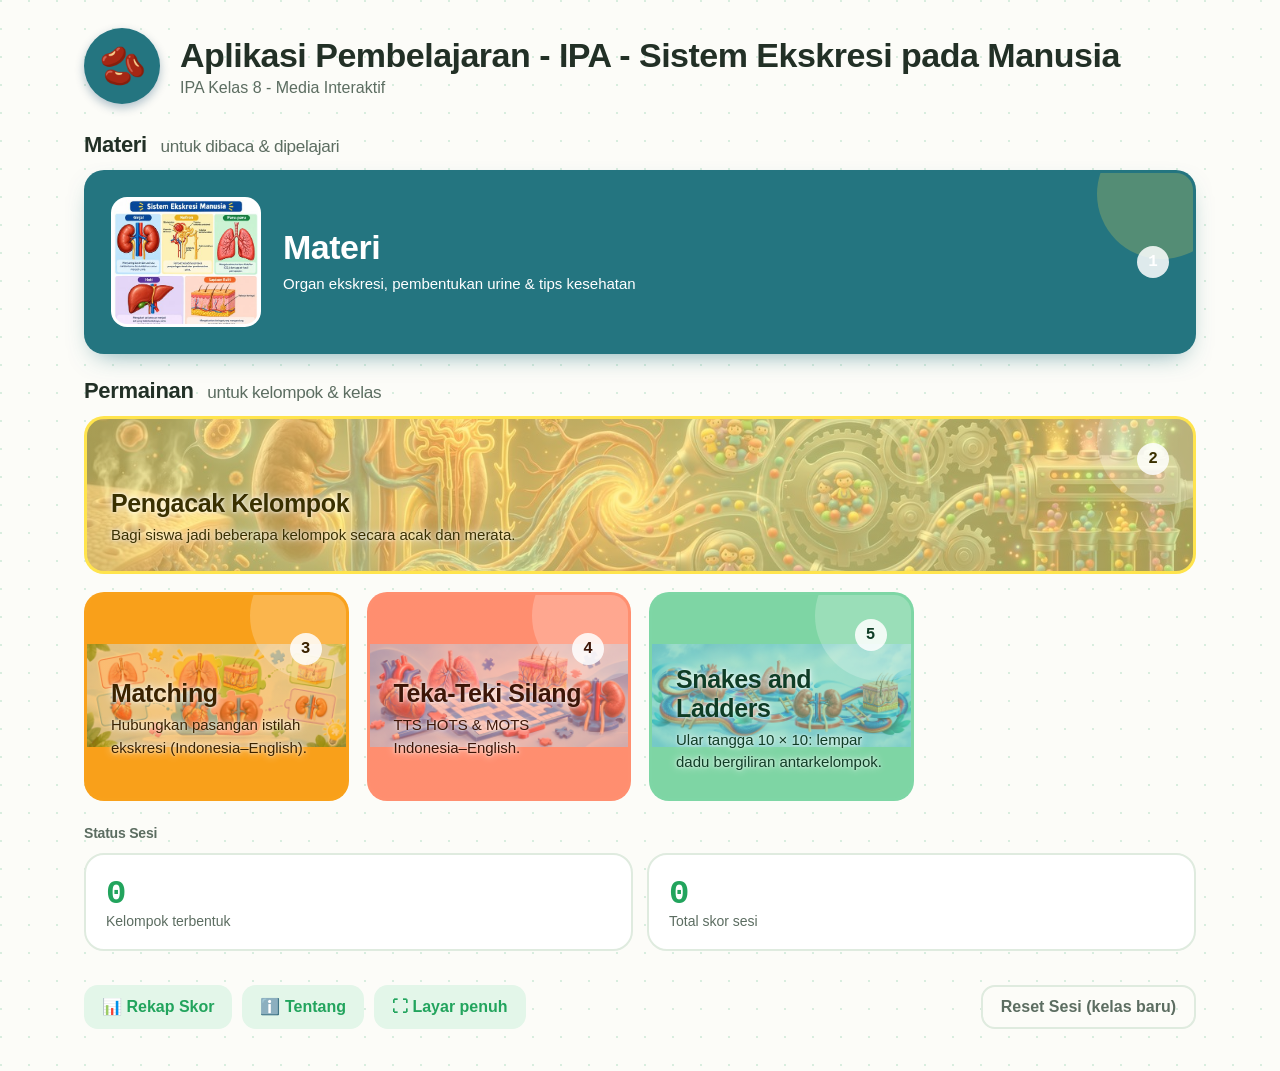
==== index.html @ 57884fd4 "Rename Aplikasi Pembelajaran - IPA - Sistem Ekskresi Manusia.html to index.html" ====
<!DOCTYPE html>
<html lang="id">
<head>
<meta charset="UTF-8">
<meta name="viewport" content="width=device-width, initial-scale=1, viewport-fit=cover">
<meta name="color-scheme" content="light dark">
<title>Aplikasi Pembelajaran - IPA - Sistem Ekskresi Manusia</title>
<style>
:root{--bg:#fcfcf8;--surface:#f2f8f0;--card:#fff;--border:#dfebdf;--text:#223026;--muted:#5c6d61;--accent:#22a45d;--accent-soft:#e3f6e9;--warn:#f0654f;--warn-soft:#fdece7;--radius:20px;--mono:Consolas,Menlo,monospace;
--bb:#247580;--bi:#fff;--bd:#ffe44d;box-sizing:border-box;padding-top:env(safe-area-inset-top,0px);padding-bottom:env(safe-area-inset-bottom,0px)}
@media(prefers-color-scheme:dark){:root:not([data-theme="light"]){--bg:#17211b;--surface:#1f2d24;--card:#25352b;--border:#355041;--text:#eaf3ec;--muted:#a9bdb0;--accent-soft:#1d4a2f;--warn-soft:#4a2a24}}
:root[data-theme="dark"]{--bg:#17211b;--surface:#1f2d24;--card:#25352b;--border:#355041;--text:#eaf3ec;--muted:#a9bdb0;--accent-soft:#1d4a2f;--warn-soft:#4a2a24}
*{box-sizing:border-box}html{scroll-padding-top:env(safe-area-inset-top,0px)}
body{margin:0;background:var(--bg);background-image:radial-gradient(circle at 1px 1px,rgba(34,164,93,.16) 1px,transparent 0);background-size:28px 28px;color:var(--text);font-family:-apple-system,"Segoe UI",Roboto,Arial,sans-serif;-webkit-tap-highlight-color:transparent}
h1,h2,h3{margin:0;letter-spacing:-.015em}
.shell{max-width:1100px;margin:0 auto;padding:clamp(14px,2.4vw,28px) clamp(16px,4vw,44px) 40px}
.hero{display:flex;align-items:center;gap:20px;margin-bottom:28px}
.logo{flex:none;width:76px;height:76px;border-radius:50%;background:#247580;display:flex;align-items:center;justify-content:center;font-size:38px;box-shadow:0 4px 10px rgba(0,60,100,.3)}
.hero h1{font-size:clamp(22px,3.2vw,34px)}.sub{color:var(--muted);margin-top:4px}
.sec{font-size:clamp(18px,1.8vw,22px);margin:24px 0 12px}.sec small{font-weight:500;color:var(--muted);font-size:.78em;margin-left:8px}
.menu{display:grid;grid-template-columns:repeat(auto-fit,minmax(250px,1fr));gap:18px}
.panel{position:relative;display:block;text-align:left;width:100%;font:inherit;cursor:pointer;border-radius:var(--radius);padding:24px;overflow:hidden;border:3px solid transparent;color:var(--ink);background:var(--bgp);transition:transform .08s}
.panel:active{transform:scale(.98)}.panel:focus-visible,.btn:focus-visible,.opt:focus-visible{outline:3px solid var(--text);outline-offset:3px}
.panel::after{content:"";position:absolute;right:-34px;top:-44px;width:130px;height:130px;background:var(--dot);border-radius:50%;opacity:.22}
.top{position:relative;z-index:1;display:flex;justify-content:space-between;align-items:center;margin-bottom:14px}
.ic{width:46px;height:46px;border-radius:14px;background:rgba(255,255,255,.85);display:flex;align-items:center;justify-content:center;font-size:24px}
.bs{width:32px;height:32px;border-radius:50%;background:rgba(255,255,255,.85);color:var(--ink);font-family:var(--mono);font-weight:700;display:flex;align-items:center;justify-content:center}
.panel h2{position:relative;z-index:1;font-size:clamp(19px,2vw,25px);margin-bottom:6px}.panel p{position:relative;z-index:1;margin:0;font-size:15px;line-height:1.5}
.p-materi{--bgp:#247580;--ink:#fff;--dot:#ffe44d;display:flex;align-items:center;gap:22px;box-shadow:0 10px 26px -12px rgba(36,117,128,.7)}
.p-materi .top{margin:0}.p-materi .ic{width:64px;height:64px;font-size:32px;color:#1a5c63}.p-materi h2{font-size:clamp(24px,2.8vw,34px)}
.p-k{--bgp:#ffe44d;--ink:#3a3000;--dot:#fff}.p-o{--bgp:#f9a11b;--ink:#3b2300;--dot:#fff}.p-c{--bgp:#ff8f70;--ink:#3d1608;--dot:#fff}
.banner{position:relative;overflow:hidden;background:var(--bb);color:var(--bi);border-radius:var(--radius);padding:22px 26px;margin-bottom:22px}
.banner::after{content:"";position:absolute;right:-30px;top:-50px;width:150px;height:150px;border-radius:50%;background:var(--bd);opacity:.3}
.banner h1{font-size:clamp(22px,3vw,32px);position:relative;z-index:1}.banner p{margin:6px 0 0;position:relative;z-index:1;opacity:.92}
.btn{font:inherit;font-weight:600;border:0;border-radius:14px;padding:11px 18px;background:var(--accent);color:#fff;cursor:pointer}
.btn:active{transform:scale(.97)}.btn.ghost{background:transparent;color:var(--muted);border:2px solid var(--border)}.btn.alt{background:var(--accent-soft);color:var(--accent)}
.back{display:inline-flex;align-items:center;gap:6px;margin-bottom:14px;color:var(--muted);background:none;border:0;font:inherit;font-weight:600;cursor:pointer;padding:6px 0}
.card{background:var(--card);border:2px solid var(--border);border-radius:var(--radius);padding:20px}
.grid{display:grid;grid-template-columns:repeat(auto-fit,minmax(220px,1fr));gap:14px}
.tabs{display:flex;gap:8px;flex-wrap:wrap;margin-bottom:16px}
.tab{font:inherit;font-weight:600;border:2px solid var(--border);background:var(--card);color:var(--text);padding:9px 16px;border-radius:999px;cursor:pointer}
.tab[aria-selected=true]{background:#247580;border-color:#247580;color:#fff}
.opt{font:inherit;text-align:left;cursor:pointer;color:var(--text);background:var(--card);border:2px solid var(--border);border-radius:16px;padding:16px;transition:.12s}
.opt:hover{border-color:var(--accent)}.opt.on{border-color:#247580;background:var(--accent-soft)}
.det{margin-top:14px;padding:18px;border-radius:16px;background:var(--surface);border-left:6px solid #247580;line-height:1.65}
.det ul{margin:8px 0 0;padding-left:20px}
.chip{display:inline-block;background:var(--accent-soft);color:var(--accent);border-radius:999px;padding:2px 10px;font-size:13px;font-weight:700;margin:2px 4px 2px 0}
.steps{display:flex;gap:10px;flex-wrap:wrap;align-items:stretch}
.stepbtn{flex:1;min-width:150px}
.score{display:flex;gap:12px;flex-wrap:wrap;margin-bottom:14px}
.pill{background:var(--card);border:2px solid var(--border);border-radius:14px;padding:8px 14px;font-weight:700}.pill b{font-family:var(--mono);color:var(--accent)}
.bins{display:grid;grid-template-columns:repeat(auto-fit,minmax(220px,1fr));gap:14px;margin-bottom:16px}
.bin{min-height:150px;border:3px dashed var(--border);border-radius:var(--radius);padding:12px;background:var(--surface);cursor:pointer}
.bin.hot{border-color:#f9a11b;background:#fff3dc;color:#3b2300}.bin h3{font-size:17px;margin-bottom:8px}
.pool{display:flex;flex-wrap:wrap;gap:10px;padding:14px;border-radius:var(--radius);background:#fff3dc;border:2px solid #f2b14d;min-height:70px}
.tok{font:inherit;font-size:15px;font-weight:600;cursor:grab;padding:10px 14px;border-radius:12px;background:#fff;color:#3b2300;border:2px solid #f2b14d;user-select:none}
.tok.sel{background:#f9a11b;border-color:#b86e00}.tok.ok{background:var(--accent-soft);color:var(--accent);border-color:var(--accent);cursor:default;font-size:14px;margin:3px 3px 0 0;display:inline-block;padding:6px 10px}
.shake{animation:sh .35s}@keyframes sh{25%{transform:translateX(-6px)}75%{transform:translateX(6px)}}
.pairs{display:grid;grid-template-columns:1fr 1fr;gap:14px}@media(max-width:560px){.pairs{grid-template-columns:1fr}}
.pairs .opt{padding:12px 14px;font-size:15px}.opt.done{background:var(--accent-soft);border-color:var(--accent);color:var(--accent);cursor:default}.opt.bad{background:var(--warn-soft);border-color:var(--warn)}
.field{display:flex;gap:12px;flex-wrap:wrap;align-items:end;margin-bottom:16px}.field label{display:block;font-weight:600;font-size:14px;margin-bottom:4px}
.field input{font:inherit;padding:10px 12px;border-radius:12px;border:2px solid var(--border);width:130px;background:var(--card);color:var(--text)}
.kel{border-radius:16px;padding:14px;border:3px solid var(--c);background:var(--card)}.kel h3{color:var(--c);margin-bottom:6px}
.fin{text-align:center;padding:26px}.fin .big{font-size:48px}
footer{margin-top:34px;display:flex;justify-content:space-between;gap:12px;flex-wrap:wrap}
.stat{display:grid;grid-template-columns:repeat(auto-fit,minmax(150px,1fr));gap:14px}.stat .num{font-family:var(--mono);font-size:34px;font-weight:700;color:var(--accent)}.stat .l{color:var(--muted);font-size:14px}
.dt{width:12px;height:12px;border-radius:50%;background:var(--c);flex:none;display:inline-block}
.skorstrip{display:grid;grid-template-columns:repeat(var(--n),minmax(0,1fr));gap:10px;margin-bottom:14px}
.skk{background:var(--card);border:3px solid var(--border);border-radius:16px;padding:10px;text-align:center;min-width:0}
.skk.aktif{border-color:var(--c);background:var(--accent-soft)}
.skk .nm{display:flex;gap:6px;align-items:center;justify-content:center;font-weight:700;font-size:clamp(11px,1.4vw,15px);white-space:nowrap;overflow:hidden}
.skk .nl{font-family:var(--mono);font-weight:700;font-size:clamp(20px,3.4vw,40px);color:var(--c)}
.prog{display:flex;flex-wrap:wrap;gap:8px;margin-bottom:14px}
.pd{min-width:40px;height:40px;border-radius:12px;border:2px solid var(--border);display:flex;align-items:center;justify-content:center;font-family:var(--mono);font-weight:700;background:var(--card);color:var(--muted)}
.pd.sel{opacity:.5}.pd.akn{background:var(--accent-soft);color:var(--accent);border-color:transparent}.pd.akt{background:var(--accent);color:#fff;border-color:var(--accent)}
.tpet{display:inline-block;margin-bottom:10px;padding:8px 16px;border-radius:999px;background:#fff3dc;color:#b86e00;font-weight:700}
.tpet.attn{animation:sh .35s;background:var(--warn-soft);color:#d6472f}.timrow.attn{animation:sh .35s}
.timrow{display:flex;flex-wrap:wrap;gap:10px;margin-bottom:12px}
.timchip{font:inherit;font-weight:700;display:flex;align-items:center;gap:8px;padding:12px 16px;border-radius:14px;border:2px solid var(--border);background:var(--card);color:var(--text);cursor:pointer;min-height:52px}
.timchip.aktif{border-color:var(--c);background:var(--accent-soft)}.timchip.exc{opacity:.45;cursor:not-allowed}
.soalcard{position:relative;text-align:center;padding:clamp(20px,4vh,44px) clamp(18px,4vw,44px);border:3px dashed #f2b14d;background:#fff3dc;color:#3b2300;border-radius:var(--radius);margin-bottom:12px;transition:.12s}
.soalcard.zona{border-color:var(--accent);border-style:solid;background:#e3f6e9;transform:scale(1.015)}
.soallbl{color:#b86e00;font-weight:700;font-size:13px;text-transform:uppercase;letter-spacing:.08em;margin-bottom:10px}
.soalteks{font-size:clamp(18px,2.2vw,28px);font-weight:600;line-height:1.5}
.akhiri{position:absolute;top:10px;right:10px;font:inherit;font-weight:700;font-size:13px;min-height:40px;padding:0 14px;border-radius:999px;border:2px dashed var(--warn);background:transparent;color:#d6472f;cursor:pointer}
.akhiri.yakin{background:var(--warn);color:#fff;border-style:solid}
.hint{text-align:center;color:var(--muted);font-size:14px;margin-bottom:12px}
.jgrid{display:grid;grid-template-columns:repeat(auto-fit,minmax(140px,1fr));gap:14px}
.chipj{border:2px solid #b4dcc1;border-radius:var(--radius);background:#e9f7ee;color:#223026;padding:clamp(14px,2.4vh,26px) 12px;text-align:center;cursor:grab;touch-action:none;user-select:none}
.chipj .iw{width:48px;height:48px;margin:0 auto 8px;border-radius:14px;background:#fff;display:flex;align-items:center;justify-content:center;font-size:26px}
.chipj .lb{font-weight:700;font-size:clamp(16px,1.6vw,20px)}
.chipj.ghost{position:fixed;z-index:60;width:150px;pointer-events:none;transform:translate(-50%,-50%) rotate(-3deg);box-shadow:0 12px 28px rgba(0,0,0,.3)}
.ovl{position:fixed;inset:0;z-index:50;background:rgba(0,0,0,.5);display:flex;align-items:center;justify-content:center;padding:16px;overflow:auto}
.fbx{max-width:560px;width:100%;text-align:center}.fbi{font-size:52px}
.rank{display:flex;align-items:center;gap:10px;padding:12px 6px;border-bottom:1px solid var(--border);font-size:18px}.nl2{font-family:var(--mono);color:var(--c);font-size:24px}
.gtop2{display:flex;align-items:center;gap:10px;flex-wrap:wrap;margin-bottom:6px}.gstat{display:flex;gap:8px;flex:1}
.gstat span{background:var(--card);border:2px solid var(--border);border-radius:999px;padding:4px 14px;font-weight:800;font-family:var(--mono)}
.gmsg{min-height:38px;margin:6px 0;font-size:13px;font-weight:700;line-height:1.3;color:var(--muted)}
.gwrap{position:relative}
#gboard{position:relative;display:grid;gap:5px;background:var(--surface);border:2px solid var(--border);border-radius:16px}
.gc{position:relative;min-width:0;min-height:0}
.gcard{width:100%;height:100%;min-height:0;padding:3px 5px;border-radius:12px;border:2px solid var(--border);background:var(--card);color:var(--text);font:inherit;font-size:clamp(9.5px,1.5vw,12.5px);line-height:1.2;font-weight:600;cursor:pointer;display:flex;align-items:center;justify-content:center;text-align:center;overflow:hidden;overflow-wrap:anywhere;transition:transform .12s,box-shadow .12s}
.gcard.t{font-size:clamp(10px,1.8vw,16px);font-weight:900;border-color:#f9a11b;background:#fff3dc;color:#3b2300}
.gcard:hover{transform:translateY(-2px)}.gcard.sel{border-color:#f9a11b;box-shadow:0 0 0 3px rgba(249,161,27,.5);transform:scale(1.05);z-index:2}
.gcard.bad{animation:sh .4s;border-color:var(--warn)}.gcard.gone{animation:gone .35s forwards}.gcard.boom{animation:boom .35s ease-out}
#gsvg{position:absolute;inset:0;width:100%;height:100%;pointer-events:none;z-index:5}
#gwin{position:absolute;inset:0;z-index:20;display:flex;align-items:center;justify-content:center;background:rgba(10,20,15,.6);border-radius:16px}#gwin[hidden]{display:none}
.gwbox{background:var(--card);border:3px solid #f9a11b;border-radius:20px;padding:20px 30px;text-align:center}.gwbox h2{margin:4px 0}.gwbox p{margin:0 0 12px}
@keyframes gdraw{to{stroke-dashoffset:0}}@keyframes gone{to{transform:scale(.3);opacity:0}}@keyframes boom{50%{transform:scale(1.15);box-shadow:0 0 0 8px rgba(249,161,27,.5)}}
.gcard.en{position:relative}.gcard.en::after{content:"EN";position:absolute;top:2px;right:4px;font-size:8px;font-weight:800;color:#2563eb}
.fw{position:absolute;z-index:7;width:8px;height:8px;margin:-4px;border-radius:50%;background:var(--fc);box-shadow:0 0 6px var(--fc);pointer-events:none;animation:fw .95s cubic-bezier(.1,.7,.3,1) forwards}
.fwr{position:absolute;z-index:7;width:10px;height:10px;margin:-5px;border-radius:50%;border:3px solid #ffd400;pointer-events:none;animation:fwr .6s ease-out forwards}
@keyframes fw{0%{transform:translate(0,0) scale(1.2);opacity:1}100%{transform:translate(var(--dx),var(--dy)) scale(.2);opacity:0}}@keyframes fwr{to{transform:scale(7);opacity:0}}
.tg{display:grid;gap:2px;width:max-content;margin:auto;--cs:clamp(27px,4.4vw,38px)}.tc{position:relative;width:var(--cs);height:var(--cs)}
.tc input{width:100%;height:100%;border:2px solid var(--border);border-radius:6px;text-align:center;font:inherit;font-weight:800;font-size:calc(var(--cs)*.5);text-transform:uppercase;background:var(--card);color:var(--text);padding:0;caret-color:transparent}
.tc.hi input{background:#fff3dc;color:#3b2300;border-color:#f2b14d}.tc input:focus{border-color:#ff6b3d;box-shadow:0 0 0 3px rgba(255,107,61,.45);background:#ffe0d4;color:#3b2300;outline:0}
.tc.ok input{background:var(--accent-soft);border-color:var(--accent);color:var(--accent)}.tc.bad input{background:var(--warn-soft);border-color:var(--warn);color:#d6472f}
.tc i{position:absolute;top:1px;left:3px;font-size:9px;font-style:normal;font-weight:700;color:var(--muted);pointer-events:none;z-index:1}
.twrap{overflow-x:auto;padding:10px;background:var(--surface);border:2px solid var(--border);border-radius:16px;margin:12px 0}
.tcols{display:grid;grid-template-columns:repeat(auto-fit,minmax(300px,1fr));gap:14px}
.clq{display:block;width:100%;text-align:left;font:inherit;font-size:14px;line-height:1.5;padding:8px 10px;border-radius:10px;border:2px solid transparent;background:var(--card);color:var(--text);cursor:pointer;margin-bottom:6px}.clq.on{border-color:#ff8f70;background:var(--warn-soft)}
.lg{font-size:11px;font-weight:800;border-radius:6px;padding:1px 6px;margin-right:6px}.lg.en{background:#dbeafe;color:#1d4ed8}.lg.id{background:#fee2e2;color:#b91c1c}
.clq.done{opacity:.5;text-decoration:line-through}.tc input:read-only{cursor:default}
.lg.hots{background:#ede9fe;color:#6d28d9}.lg.mots{background:#dcfce7;color:#15803d}
#mbtn{position:fixed;right:14px;bottom:calc(14px + env(safe-area-inset-bottom,0px));z-index:40;font:inherit;font-weight:700;padding:10px 16px;border-radius:999px;border:2px solid var(--border);background:var(--card);color:var(--text);box-shadow:0 4px 14px rgba(0,0,0,.2);cursor:pointer}
.ic.img{width:clamp(96px,16vw,150px);height:clamp(84px,14vw,130px);padding:0;overflow:hidden;background:#fff;border:3px solid rgba(255,255,255,.9);border-radius:16px}.p-materi .ic.img{width:clamp(96px,16vw,150px);height:clamp(84px,14vw,130px)}.ic.img img{width:100%;height:100%;object-fit:cover;object-position:top;display:block}
.orgimg{padding:10px;text-align:center}.orgimg img{width:clamp(72px,9vw,96px);height:auto;border-radius:16px;display:block;margin:0 auto 8px}.og4{grid-template-columns:repeat(auto-fit,minmax(150px,1fr))}.orgimg b{display:block;font-size:18px}.orgimg small{color:var(--muted)}
.og{display:grid;grid-template-columns:minmax(220px,380px) 1fr;gap:20px;align-items:start}.ogimg{width:100%;border-radius:20px;border:3px solid var(--border);display:block}@media(max-width:700px){.og{grid-template-columns:1fr}}
.og.ogw{grid-template-columns:1fr}.zm{position:fixed;inset:0;z-index:70;background:rgba(0,0,0,.88);overflow:auto;display:flex;padding:10px;cursor:zoom-out}.zm img{width:max(100%,900px);height:auto;margin:auto;border-radius:12px;display:block}
.gcard.shf{animation:gshf .4s ease-out}@keyframes gshf{from{transform:scale(.6);opacity:.2}to{transform:none;opacity:1}}
.p-u{--bgp:#7ed6a5;--ink:#0f3d26;--dot:#fff}
.sl{display:grid;grid-template-columns:minmax(0,660px) 1fr;gap:18px;align-items:start}@media(max-width:820px){.sl{grid-template-columns:1fr}.sside{order:-1}}
.sb{position:relative;width:100%;aspect-ratio:100/110;user-select:none}
.sgrid{position:absolute;left:0;top:0;width:100%;height:90.909%;display:grid;grid-template-columns:repeat(10,minmax(0,1fr));grid-template-rows:repeat(10,minmax(0,1fr));gap:0;border-radius:10px;overflow:hidden;box-sizing:border-box}.sgrid::after{content:"";position:absolute;inset:0;border:3px solid #2e7d57;border-radius:10px;pointer-events:none;z-index:2}
.sc{position:relative;color:#244032;min-width:0;min-height:0;overflow:hidden;box-sizing:border-box}.sc.a{background:#fff6d6}.sc.b{background:#d4f0df}.sc.fin{background:#ffe27a;font-weight:800}
.sc span{position:absolute;top:2px;left:3px;font-size:clamp(8px,1.5vw,12px);font-weight:700;opacity:.8}
.sb svg{position:absolute;inset:0;width:100%;height:100%;pointer-events:none;z-index:3}
.pw{position:absolute;z-index:5;width:4.6%;aspect-ratio:1;transform:translate(-50%,-50%);border-radius:50%;background:var(--c);color:#fff;border:2px solid #fff;font-weight:800;display:flex;align-items:center;justify-content:center;font-size:clamp(8px,1.5vw,12px);box-shadow:0 2px 5px rgba(0,0,0,.45);transition:left .26s,top .26s;left:6%;top:95%}
.pw.slide{transition:left .85s ease-in-out,top .85s ease-in-out}.pw.cur{outline:3px solid #ffe44d;z-index:6}
.die{width:76px;height:76px;margin:0 auto 12px;border-radius:16px;background:#fff;border:3px solid #cfd8d3;display:grid;grid-template:repeat(3,1fr)/repeat(3,1fr);padding:10px;gap:2px;box-shadow:0 4px 10px rgba(0,0,0,.2)}.die i{border-radius:50%}.die i.on{background:#222}.die.rolling{animation:sh .35s infinite}
.lg.lots{background:#e0f2fe;color:#0369a1}.qo{display:block;width:100%}.qo:disabled{cursor:default}
.sl2{max-width:660px;margin:0 auto}.sside{margin-top:10px}
#dl{position:absolute;inset:0;pointer-events:none;z-index:8}
.dv{position:absolute;left:50%;top:45.4%;transform:translate(-50%,-50%);perspective:700px}
.dsh{position:absolute;left:8%;right:8%;bottom:-14%;height:16%;border-radius:50%;background:radial-gradient(ellipse at center,rgba(0,0,0,.35),transparent 70%)}
.dtilt{width:100%;height:100%;transform-style:preserve-3d;transform:rotateX(-14deg) rotateY(16deg)}
.cube{width:100%;height:100%;position:relative;transform-style:preserve-3d}
.cf{position:absolute;inset:0;background:#fff;border:2px solid #c9d3cd;border-radius:14%;display:grid;grid-template:repeat(3,1fr)/repeat(3,1fr);padding:14%;gap:2%;box-shadow:inset 0 0 10px rgba(0,0,0,.12);backface-visibility:hidden}
.cf i{border-radius:50%}.cf i.on{background:#1d1d1d}
.f1{transform:translateZ(var(--h))}.f6{transform:rotateY(180deg) translateZ(var(--h))}.f3{transform:rotateY(90deg) translateZ(var(--h))}.f4{transform:rotateY(-90deg) translateZ(var(--h))}.f2{transform:rotateX(90deg) translateZ(var(--h))}.f5{transform:rotateX(-90deg) translateZ(var(--h))}
/* ===== Responsif: smartphone, laptop, smartboard ===== */
html{-webkit-text-size-adjust:100%}
button,.gcard,.tc input,.timchip,.opt,.panel{touch-action:manipulation}
.tc input{font-size:max(16px,calc(var(--cs)*.5))}
@media(hover:none){.gcard:hover{transform:none}.opt:hover{border-color:var(--border)}.opt.on:hover{border-color:#247580}}
@media(pointer:coarse){.btn,.tab,.timchip,.back,.akhiri,.opt,.clq{min-height:48px}.back{padding:10px 4px}.akhiri{min-height:44px}}
@media(max-width:640px){.skorstrip{grid-template-columns:none!important;grid-auto-flow:column;grid-auto-columns:minmax(84px,1fr);overflow-x:auto;padding-bottom:4px}
.hero{gap:12px}.logo{width:58px;height:58px;font-size:28px}.banner{padding:16px 18px}.panel{padding:18px}.card{padding:16px}}
@media(max-width:520px){.p-materi{flex-direction:column;align-items:flex-start;gap:12px}.p-materi .bs{position:absolute!important;right:16px;top:16px}}
@media(max-height:480px) and (orientation:landscape){.shell{padding-top:8px;padding-bottom:20px}.hero{margin-bottom:12px}.logo{width:48px;height:48px;font-size:24px}.banner{padding:10px 16px;margin-bottom:12px}.banner h1{font-size:20px}.sec{margin:14px 0 8px}}
@media(min-width:1200px){.shell{max-width:1200px}}
@media(min-width:1500px){.shell{zoom:1.15}}
@media(min-width:1800px){.shell{zoom:1.4}#mbtn{font-size:20px;padding:14px 22px}}
@media(min-width:2400px){.shell{zoom:1.9}#mbtn{font-size:28px;padding:18px 30px}}
@media(min-width:3200px){.shell{zoom:2.5}#mbtn{font-size:36px;padding:22px 38px}}
@media(min-width:3400px){.shell{zoom:2.8}#mbtn{font-size:40px;padding:24px 42px}}
@media(min-width:3700px){.shell{zoom:3}#mbtn{font-size:44px;padding:26px 46px;right:28px;bottom:28px}}
@media print{#mbtn{display:none}}
.slw{display:flex;gap:20px;align-items:flex-start;justify-content:center;flex-wrap:wrap}
.slw .sl2{flex:1 1 360px;max-width:660px;min-width:0;margin:0}
.qcol{flex:1 1 300px;max-width:420px;min-width:260px}
.qp{background:var(--card);border:3px solid #2e9d6a;border-radius:18px;padding:12px 14px;box-shadow:0 8px 24px rgba(0,0,0,.18);margin-bottom:10px}
.qp[hidden]{display:none}
@media(min-width:900px){.qp{position:sticky;top:10px}}
@media(max-width:899px){.qp{position:fixed;left:8px;right:8px;bottom:calc(8px + env(safe-area-inset-bottom,0px));z-index:60;max-height:52vh;overflow:auto;margin:0}}
#mbtn{width:48px;height:48px;padding:0;font-size:22px;display:flex;align-items:center;justify-content:center;border-radius:50%}
@media(min-width:1800px){#mbtn{width:64px;height:64px;font-size:30px;padding:0}}
@media(min-width:2400px){#mbtn{width:88px;height:88px;font-size:42px;padding:0}}
@media(min-width:3200px){#mbtn{width:108px;height:108px;font-size:52px;padding:0}}
@media(min-width:3400px){#mbtn{width:120px;height:120px;font-size:58px;padding:0}}
@media(min-width:3700px){#mbtn{width:132px;height:132px;font-size:64px;padding:0}}
.qcol{flex:1 1 100%;max-width:660px;min-width:0}
.bub{position:absolute;z-index:9;color:#232323;text-align:left}
.bbox{background:linear-gradient(135deg,#f8f6f2,#dcd8d1);border:3px solid #b7b7b7;border-radius:3px;box-shadow:inset 0 0 0 2px #ececec,0 8px 22px rgba(0,0,0,.38);padding:7px 9px;font-size:12.5px;line-height:1.35}
.tl{position:absolute;width:22px;height:22px;background:#b7b7b7;clip-path:polygon(0 0,100% 0,100% 100%)}
.tl::after{content:"";position:absolute;inset:0;background:#dcd8d1;clip-path:polygon(0 0,calc(100% - 4px) 0,calc(100% - 4px) calc(100% - 9px))}
.bub.up .tl{top:calc(100% - 3px)}.bub.dn .tl{bottom:calc(100% - 3px);transform:scaleY(-1)}
.bchips{display:flex;gap:4px;flex-wrap:wrap;margin-bottom:4px}.bchips .chip{font-size:11px;padding:0 8px;background:#dff3e6;color:#177a43}.bchips .lg{font-size:10.5px;margin:0}
.bq{font-size:13px;font-weight:700;margin:3px 0 4px;line-height:1.4}
.bo{display:block;width:100%;text-align:left;font:inherit;font-size:12px;line-height:1.3;padding:5px 8px;margin-top:4px;border-radius:6px;border:1.5px solid #bfbab2;background:#fff;color:#222;cursor:pointer;min-height:30px}
.bo:disabled{cursor:default}.bo.done{background:#d8f3e1;border-color:#22a45d;color:#14532d}.bo.bad{background:#fde3dd;border-color:#e0533a;color:#7f1d1d}
.bfb{margin-top:6px;padding:5px 8px;border-radius:6px;background:#fff;border-left:4px solid #22a45d;font-size:12px;line-height:1.35}.bfb.ex{border-left-color:#f9a11b}
@media(pointer:coarse){.bo{min-height:38px}}
.gcard.hint{animation:hint .7s infinite alternate;box-shadow:0 0 0 4px #ffd400,0 0 14px 4px rgba(255,212,0,.8);border-color:#e0a800!important;z-index:3}@keyframes hint{from{transform:scale(1)}to{transform:scale(1.1)}}
.hbtn{font:inherit;font-size:12px;font-weight:700;border:0;border-radius:999px;padding:4px 10px;margin-left:8px;background:#ffd400;color:#3a3000;cursor:pointer;min-height:0}.hbtn:disabled{background:var(--border);color:var(--muted);cursor:default}@media(pointer:coarse){.hbtn{min-height:34px}}
.tgrid{display:grid;grid-template-columns:repeat(2,minmax(0,1fr));gap:6px;margin-bottom:8px}
.tcell{display:flex;align-items:center;gap:6px;padding:4px 6px 4px 9px;border:2px solid var(--border);border-radius:12px;background:var(--card);min-width:0}
.tcell.aktif{border-color:var(--c);background:var(--accent-soft)}
.tcell .tn{font-size:12.5px;white-space:nowrap;overflow:hidden;text-overflow:ellipsis;flex:1;min-width:0}
.tcell .ts{font-family:var(--mono);font-weight:800;font-size:17px;color:var(--c)}
.tcell .hbtn{margin-left:0;padding:3px 8px;font-size:11.5px;flex:none;white-space:nowrap}
.prog.mini{gap:4px;margin-bottom:6px}.prog.mini .pd{min-width:22px;height:22px;font-size:11px;border-radius:7px;border-width:1px}
.tpet.mini{padding:3px 12px;font-size:13px;margin-bottom:6px}
@media(max-width:480px){.tcell .ht{display:none}.tcell .tn{font-size:12px}.tcell .hbtn{padding:3px 7px}}
button.tcell{font:inherit;color:var(--text);text-align:left;cursor:pointer}.tcell.exc{opacity:.45;cursor:not-allowed}
.p-u::before{content:"";position:absolute;inset:0;background:linear-gradient(rgba(126,214,165,.2),rgba(126,214,165,.2)),var(--img-u) center/100% auto no-repeat;opacity:.55;z-index:0}.p-u h2,.p-u p{text-shadow:0 0 8px rgba(255,255,255,.95),0 0 3px rgba(255,255,255,.9)}
.p-c::before{content:"";position:absolute;inset:0;background:linear-gradient(rgba(255,143,112,.2),rgba(255,143,112,.2)),var(--img-c) center/100% auto no-repeat;opacity:.55;z-index:0}.p-c h2,.p-c p{text-shadow:0 0 8px rgba(255,255,255,.95),0 0 3px rgba(255,255,255,.9)}
.p-o::before{content:"";position:absolute;inset:0;background:linear-gradient(rgba(249,161,27,.2),rgba(249,161,27,.2)),var(--img-o) center/100% auto no-repeat;opacity:.55;z-index:0}.p-o h2,.p-o p{text-shadow:0 0 8px rgba(255,255,255,.95),0 0 3px rgba(255,255,255,.9)}
.p-k{grid-column:1/-1;min-height:150px}.p-k::before{content:"";position:absolute;inset:0;background:linear-gradient(rgba(255,244,170,.4),rgba(255,244,170,.4)),url("[data-uri]") center/100% auto no-repeat;opacity:.6;z-index:0}.p-k h2,.p-k p{text-shadow:0 0 8px rgba(255,255,255,.95),0 0 3px rgba(255,255,255,.9)}@media(max-width:700px){.p-k::before{background-size:cover}}
:root{--img-o:url("[data-uri]");--img-c:url("[data-uri]");--img-u:url("[data-uri]");}
.banner.bn-o::before,.banner.bn-c::before,.banner.bn-u::before{content:"";position:absolute;inset:0;z-index:0;opacity:.55}
.banner.bn-o::before{background:linear-gradient(rgba(249,161,27,.25),rgba(249,161,27,.25)),var(--img-o) center/cover no-repeat}
.banner.bn-c::before{background:linear-gradient(rgba(255,143,112,.25),rgba(255,143,112,.25)),var(--img-c) center/cover no-repeat}
.banner.bn-u::before{background:linear-gradient(rgba(126,214,165,.25),rgba(126,214,165,.25)),var(--img-u) center/cover no-repeat}
.banner.bn-o h1,.banner.bn-o p,.banner.bn-c h1,.banner.bn-c p,.banner.bn-u h1,.banner.bn-u p{text-shadow:0 0 8px rgba(255,255,255,.95),0 0 3px rgba(255,255,255,.9)}
/* ===== Satu layar (laptop & smartboard, mode lanskap) ===== */
.fl{display:block}.qcol{margin:0 auto}
body.fitb{overflow:hidden}
.shell.fit{max-width:none!important;zoom:1!important;padding:8px 14px!important;box-sizing:border-box;overflow:hidden;display:grid;grid-template-columns:auto minmax(0,1fr);grid-template-rows:auto minmax(0,1fr);column-gap:12px;row-gap:8px}
.shell.fit .back{margin:0;align-self:center;white-space:nowrap;padding:4px 0}
.shell.fit .banner{margin:0;padding:6px 18px;display:flex;align-items:baseline;gap:14px;min-height:0}
.shell.fit .banner h1{font-size:22px}.shell.fit .banner p{margin:0;font-size:13px}
.shell.fit>.fl{grid-column:1/-1;min-height:0;display:grid;grid-template-columns:minmax(0,1fr) 380px;grid-template-areas:"b a" "b c";grid-template-rows:auto minmax(0,1fr);gap:8px 16px}
.shell.fit>.fl.fl-1{display:block;overflow:auto}
.shell.fit>.fl.fl-1>.card{height:100%;overflow:auto;box-sizing:border-box}
.shell.fit>#ovl{grid-column:1/-1;height:0}
.shell.fit .fl-a{grid-area:a;min-width:0}
.shell.fit .fl-b{grid-area:b;min-width:0;min-height:0;display:flex;flex-direction:column}
.shell.fit .fl-c{grid-area:c;min-height:0;overflow:auto}
.shell.fit .tcell .ht{display:none}
.shell.fit #out{grid-template-columns:repeat(auto-fit,minmax(170px,1fr))}
.shell.fit #gboard{height:auto!important;flex:1;min-height:0}
.shell.fit .gcard{font-size:14px}.shell.fit .gcard.t{font-size:17px}
.shell.fit .fl-tt{grid-template-columns:minmax(0,1fr) 590px}
.shell.fit .tg{--cs:min(42px,calc((var(--stH) - 205px)/14))}
.shell.fit .twrap{margin:0 0 8px;padding:6px}
.shell.fit #tcur{padding:6px 10px;font-size:13px;margin-bottom:6px!important}
.shell.fit .tcols{margin-top:0!important;grid-template-columns:repeat(2,minmax(0,1fr));gap:10px}
.shell.fit .tcols h3{font-size:13px;margin-bottom:4px!important}
.shell.fit .clq{font-size:11px;line-height:1.35;padding:4px 6px;margin-bottom:4px;min-height:0}
.shell.fit .clq .lg{font-size:9.5px;padding:0 4px}
.shell.fit .fl-ul{grid-template-columns:auto minmax(0,1fr)}
.shell.fit .sl2{max-width:none;width:auto;margin:0 auto;display:flex;flex-direction:column;align-items:center}
.shell.fit .sb{width:calc((var(--stH) - 130px)*100/110);height:calc(var(--stH) - 130px);aspect-ratio:auto;max-width:none!important;flex:none}
</style>
</head>
<body>
<div class="shell" id="app"></div>
<script>
const $=s=>document.querySelector(s),app=$('#app');
const S={skor:{dd:0,pas:0},main:{dd:0,pas:0},kel:0};
const AU={ctx:null,on:true,playing:false,paused:false,step:0,next:0,timer:null,rt:null,tk:0,
MEL:[[79,0,76,0,79,0,84,0,83,0,79,0,76,0,0,0],[74,0,79,0,83,0,86,0,83,0,79,0,74,0,0,0],[76,0,81,0,84,0,81,0,79,0,76,0,81,0,0,0],[77,0,81,0,84,0,81,0,79,0,77,0,76,0,79,0]],
init(){try{speechSynthesis.getVoices()}catch(e){}if(this.ctx)return true;const C=window.AudioContext||window.webkitAudioContext;if(!C)return false;
const c=this.ctx=new C(),m=this.mg=c.createGain(),s=this.sg=c.createGain();m.gain.value=.16;s.gain.value=.55;m.connect(c.destination);s.connect(c.destination);
const b=this.nb=c.createBuffer(1,c.sampleRate,c.sampleRate),d=b.getChannelData(0);for(let i=0;i<d.length;i++)d[i]=Math.random()*2-1;return true},
f:m=>440*Math.pow(2,(m-69)/12),
osc(type,fr,t,dur,v,dest,fe){const c=this.ctx,o=c.createOscillator(),g=c.createGain();o.type=type;o.frequency.setValueAtTime(fr,t);if(fe)o.frequency.exponentialRampToValueAtTime(fe,t+dur);
g.gain.setValueAtTime(.0001,t);g.gain.exponentialRampToValueAtTime(v,t+.01);g.gain.exponentialRampToValueAtTime(.0001,t+dur);o.connect(g);g.connect(dest);o.start(t);o.stop(t+dur+.02)},
nz(t,dur,v,hp,dest){const c=this.ctx,s=c.createBufferSource(),f=c.createBiquadFilter(),g=c.createGain();s.buffer=this.nb;f.type='highpass';f.frequency.value=hp;
g.gain.setValueAtTime(v,t);g.gain.exponentialRampToValueAtTime(.0001,t+dur);s.connect(f);f.connect(g);g.connect(dest);s.start(t);s.stop(t+dur+.02)},
note(st,t){const bar=Math.floor(st/16),s=st%16,m=this.mg,root=[48,43,45,41][bar],tn=[[72,76,79],[71,74,79],[72,76,81],[72,77,81]][bar];
if([0,6,8,14].includes(s))this.osc('triangle',this.f(root),t,.17,.7,m);else if(s===4||s===12)this.osc('triangle',this.f(root+12),t,.14,.55,m);
if(s%2===0)this.osc('triangle',this.f(tn[[0,1,2,1][(s/2)%4]]),t,.14,.18,m);
if(s%4===2)this.osc('square',this.f(tn[0]-12),t,.06,.07,m);
const ml=this.MEL[bar][s];if(ml){this.osc('square',this.f(ml),t,.2,.08,m);this.osc('triangle',this.f(ml),t,.24,.22,m);this.osc('sine',this.f(ml+12),t,.12,.08,m)}
if(s%4===0)this.osc('sine',140,t,.14,.7,m,45);
if(s===4||s===12)this.nz(t,.1,.22,1800,m);
this.nz(t,s%4===2?.05:.025,s%4===2?.11:.04,8000,m)},
sched(){const c=this.ctx;if(!this.playing||this.paused){this.next=Math.max(this.next,c.currentTime+.05);return}
if(this.next<c.currentTime-.3)this.next=c.currentTime+.05;
while(this.next<c.currentTime+.25){if(this.on)this.note(this.step,this.next);this.next+=.12;this.step=(this.step+1)%64}},
play(){if(!this.init())return;this.ctx.resume();if(!this.playing){this.playing=true;this.paused=false;this.mg.gain.value=this.on?.16:0;this.next=this.ctx.currentTime+.1;this.timer=setInterval(()=>this.sched(),50)}this.btn(true)},
stop(){this.playing=false;this.paused=false;clearInterval(this.timer);clearTimeout(this.rt);this.timer=null;this.tk++;try{speechSynthesis.cancel()}catch(e){}this.btn(false)},
pause(sp){this.paused=true;const c=this.ctx;this.mg.gain.cancelScheduledValues(c.currentTime);this.mg.gain.setTargetAtTime(0,c.currentTime,.02);clearTimeout(this.rt);this.rt=setTimeout(()=>this.resume(),sp?3500:1600)},
resume(){if(!this.paused)return;this.paused=false;clearTimeout(this.rt);const c=this.ctx;this.mg.gain.cancelScheduledValues(c.currentTime);this.mg.gain.setTargetAtTime(this.on?.16:0,c.currentTime,.05);this.next=c.currentTime+.15},
voice(){const vs=speechSynthesis.getVoices().filter(x=>/^en/i.test(x.lang)),male=/david|mark|alex|daniel|fred|george|guy|ryan|james|thomas|male(?!.*female)|\bman\b/i,fem=[/samantha/i,/zira/i,/aria/i,/jenny/i,/ava\b/i,/allison/i,/tessa/i,/karen/i,/susan/i,/hazel/i,/libby/i,/sonia/i,/serena/i,/kate/i,/victoria/i,/fiona/i,/moira/i,/female/i,/google (us|uk) english/i];
for(const r of fem){const v=vs.find(x=>r.test(x.name)&&!(male.test(x.name)&&!/female/i.test(x.name)));if(v)return v}
return vs.find(x=>!male.test(x.name))||vs[0]||null},
speak(txt){if(!('speechSynthesis' in window))return false;try{speechSynthesis.cancel();const u=new SpeechSynthesisUtterance(txt),id=++this.tk;u.lang='en-US';u.rate=1.08;u.pitch=1.6;u.volume=1;
const v=this.voice();if(v){u.voice=v;u.lang=v.lang}u.onend=u.onerror=()=>{if(id===this.tk)this.resume()};speechSynthesis.speak(u);return true}catch(e){return false}},
sfx(ok){if(!this.init())return;const c=this.ctx;c.resume();const t=c.currentTime+.01,d=this.sg;const sp='speechSynthesis' in window;this.pause(sp);
if(ok){this.osc('sine',1318.5,t,1,.6,d);this.osc('sine',2637,t,.8,.25,d);this.osc('triangle',1975.5,t+.02,.7,.2,d)}
else{this.osc('sawtooth',110,t,.5,.55,d,90);this.osc('square',117,t,.5,.3,d,95);this.osc('sawtooth',55,t,.5,.4,d)}
this.speak(ok?'Correct! Well done!':'Oops! Try again!')},
toggle(){if(!this.ctx)return;this.on=!this.on;const c=this.ctx;if(!this.paused)this.mg.gain.setTargetAtTime(this.on?.16:0,c.currentTime,.03);if(this.on)c.resume();this.btn(true)},
btn(show){let b=document.getElementById('mbtn');if(!show){if(b)b.remove();return}if(!b){b=document.createElement('button');b.id='mbtn';b.onclick=()=>AU.toggle();document.body.appendChild(b)}b.textContent=this.on?'🔊':'🔇';b.title=this.on?'Matikan musik':'Nyalakan musik';b.setAttribute('aria-label','Nyalakan atau matikan musik latar')}};
addEventListener('pointerdown',()=>{if(AU.playing&&AU.ctx&&AU.ctx.state!=='running')AU.ctx.resume()});
window.FS=()=>{try{document.fullscreenElement?document.exitFullscreen():document.documentElement.requestFullscreen()}catch(e){}};
const sh=a=>[...a].sort(()=>Math.random()-.5);
const esc=s=>s;
function go(v){location.hash=v}
window.addEventListener('hashchange',draw);

/* ---------- DATA ---------- */
const IMG={"ginjal": "[data-uri]", "kulit": "[data-uri]", "paru": "[data-uri]", "hati": "[data-uri]"};
const IMGW="[data-uri]";
const IMGN="[data-uri]";
const ORGAN={
ginjal:{n:'Ginjal',e:'🫘',z:'Urine (air, urea, garam mineral, amonia)',t:['Berjumlah sepasang, di kiri-kanan tulang belakang pinggang, bentuk seperti kacang merah.','Menyaring darah dan membentuk urine melalui satuan kerja bernama <b>nefron</b>.','Menjaga keseimbangan air, garam, dan pH darah.']},
kulit:{n:'Kulit',e:'🖐️',z:'Keringat (air, garam NaCl, sedikit urea)',t:['Kelenjar keringat (glandula sudorifera) menghasilkan keringat.','Keringat keluar lewat pori-pori; menurunkan suhu tubuh.','Dikendalikan hipotalamus; keluar lebih banyak saat panas atau berolahraga.']},
paru:{n:'Paru-paru',e:'🫁',z:'Karbon dioksida (CO₂) dan uap air (H₂O)',t:['CO₂ hasil respirasi sel dibawa darah ke paru-paru.','Dikeluarkan lewat alveolus saat menghembuskan napas.','Uap air terlihat saat embusan napas di udara dingin.']},
hati:{n:'Hati',e:'🟤',z:'Empedu (pigmen bilirubin) dan urea',t:['Kelenjar terbesar dalam tubuh, di rongga perut kanan atas.','Memecah sel darah merah tua menjadi pigmen empedu (bilirubin, biliverdin).','Mengubah amonia (racun) menjadi <b>urea</b> yang dibawa darah ke ginjal.']}};
const URINE=[
['Filtrasi (penyaringan)','Badan Malpighi (glomerulus + kapsul Bowman)','Darah disaring. Air, glukosa, asam amino, garam, dan urea masuk ke kapsul Bowman. Hasil: <b>urine primer</b>. Sel darah dan protein tidak ikut tersaring.'],
['Reabsorpsi (penyerapan kembali)','Tubulus kontortus proksimal','Zat yang masih berguna (glukosa, asam amino, sebagian besar air dan garam) diserap kembali ke darah. Hasil: <b>urine sekunder</b>, mengandung urea, air, garam, dan sedikit zat lain.'],
['Augmentasi (pengeluaran)','Tubulus kontortus distal → tubulus pengumpul','Zat sisa tambahan (misalnya ion H⁺, K⁺, obat) ditambahkan. Hasil: <b>urine sesungguhnya</b>, lalu mengalir ke pelvis renalis → ureter → kandung kemih → uretra.']];
const GANGGUAN=[
['Nefritis','Peradangan nefron ginjal akibat infeksi bakteri. Gejala: nyeri pinggang, urine keruh, tubuh bengkak.'],
['Albuminuria','Urine mengandung protein (albumin) karena kerusakan glomerulus.'],
['Diabetes melitus','Kadar gula darah tinggi; urine mengandung glukosa (glikosuria).'],
['Diabetes insipidus','Kekurangan hormon ADH; urine sangat encer dan banyak.'],
['Batu ginjal','Endapan kalsium/mineral yang mengeras dan menyumbat saluran kemih. Cegah dengan minum air cukup.'],
['Hematuria','Urine bercampur darah.'],
['Sirosis hati','Jaringan hati rusak dan mengeras, biasanya karena alkohol atau hepatitis.'],
['Jerawat & biang keringat','Gangguan kulit: pori tersumbat sehingga keringat/minyak tidak lancar keluar.']];
const DD=[['Urea','ginjal'],['Garam mineral','ginjal'],['Nefron','ginjal'],['Glomerulus','ginjal'],['Urine','ginjal'],['Hemodialisis (cuci darah)','ginjal'],
['Keringat','kulit'],['Kelenjar keringat','kulit'],['Pori-pori','kulit'],['Biang keringat','kulit'],
['Karbon dioksida','paru'],['Alveolus','paru'],['Uap air dari napas','paru'],['Dihembuskan saat ekspirasi','paru'],
['Empedu','hati'],['Bilirubin','hati'],['Mengubah amonia menjadi urea','hati'],['Sirosis','hati']];
const PAS=[['Glomerulus','Tempat filtrasi darah di ginjal'],['Tubulus proksimal','Tempat reabsorpsi glukosa dan air'],['Ureter','Saluran dari ginjal ke kandung kemih'],['Uretra','Saluran pembuangan urine ke luar tubuh'],['Bilirubin','Pigmen empedu dari sel darah merah tua'],['Alveolus','Tempat pelepasan CO₂ di paru-paru'],['Hipotalamus','Pusat pengatur produksi keringat'],['Hormon ADH','Mengatur penyerapan air di ginjal'],['Albuminuria','Urine mengandung protein'],['Batu ginjal','Endapan mineral penyumbat saluran kemih']];

/* ---------- VIEWS ---------- */
function banner(t,p,th,c){document.documentElement.style.setProperty('--bb',th[0]);document.documentElement.style.setProperty('--bi',th[1]);document.documentElement.style.setProperty('--bd',th[2]);return `<button class="back" onclick="go('')">← Menu Utama</button><div class="banner ${c||''}"><h1>${t}</h1><p>${p}</p></div>`}
const TEAL=['#247580','#fff','#ffe44d'],YEL=['#ffe44d','#3a3000','#fff'],ORA=['#f9a11b','#3b2300','#fff'],COR=['#ff8f70','#3d1608','#fff'],PUR=['#6f63c9','#fff','#ffe44d'];

const FIT=['pengacak','dragdrop','pasangan','ular'];
function stage(){const v=location.hash.slice(1),on=FIT.includes(v)&&innerWidth>=900&&innerWidth/innerHeight>=1.25;
document.body.classList.toggle('fitb',on);app.classList.toggle('fit',on);
if(on){const W=1280,H=Math.max(600,Math.min(900,innerHeight/innerWidth*W)),sc=Math.min(innerWidth/W,innerHeight/H);
app.style.cssText='width:'+W+'px;height:'+H+'px;transform:scale('+sc+');transform-origin:0 0;position:fixed;left:'+(innerWidth-W*sc)/2+'px;top:'+(innerHeight-H*sc)/2+'px;--stH:'+H+'px'}else app.style.cssText=''}
addEventListener('resize',stage);
function draw(){clearInterval(window.OT);const v0=location.hash.slice(1);if(v0==='dragdrop'||v0==='pasangan'||v0==='ular')AU.play();else AU.stop();const v=location.hash.slice(1);({'':hub,materi,pengacak,dragdrop,pasangan,rekap,tentang,urine,tips,ular}[v]||(/^organ-/.test(v)?()=>organ(v.slice(6)):hub))();stage();window.scrollTo(0,0)}

function hub(){
const t=S.skor.dd+S.skor.pas,k=S.kel;
app.innerHTML=`<div class="hero"><div class="logo">🫘</div><div><h1>Aplikasi Pembelajaran - IPA - Sistem Ekskresi pada Manusia</h1><div class="sub">IPA Kelas 8 - Media Interaktif</div></div></div>
<h2 class="sec">Materi <small>untuk dibaca &amp; dipelajari</small></h2>
<button class="panel p-materi" onclick="go('materi')"><div class="top"><div class="ic img"><img src="[data-uri]" alt="Infografis Sistem Ekskresi Manusia"></div></div><div style="flex:1;position:relative;z-index:1"><h2>Materi</h2><p>Organ ekskresi, pembentukan urine &amp; tips kesehatan</p></div><div class="bs" style="position:relative;z-index:1">1</div></button>
<h2 class="sec">Permainan <small>untuk kelompok &amp; kelas</small></h2>
<div class="menu">
<button class="panel p-k" onclick="go('pengacak')"><div class="top"><span></span><div class="bs">2</div></div><h2>Pengacak Kelompok</h2><p>Bagi siswa jadi beberapa kelompok secara acak dan merata.</p></button>
<button class="panel p-o" onclick="go('dragdrop')"><div class="top"><span></span><div class="bs">3</div></div><h2>Matching</h2><p>Hubungkan pasangan istilah ekskresi (Indonesia–English).</p></button>
<button class="panel p-c" onclick="go('pasangan')"><div class="top"><span></span><div class="bs">4</div></div><h2>Teka-Teki Silang</h2><p>TTS HOTS &amp; MOTS Indonesia–English.</p></button>
<button class="panel p-u" onclick="go('ular')"><div class="top"><span></span><div class="bs">5</div></div><h2>Snakes and Ladders</h2><p>Ular tangga 10 × 10: lempar dadu bergiliran antarkelompok.</p></button></div>
<h2 class="sec" style="color:var(--muted);font-size:14px">Status Sesi</h2>
<div class="stat"><div class="card"><div class="num">${k}</div><div class="l">Kelompok terbentuk</div></div><div class="card"><div class="num">${t}</div><div class="l">Total skor sesi</div></div></div>
<footer><div style="display:flex;gap:10px;flex-wrap:wrap"><button class="btn alt" onclick="go('rekap')">📊 Rekap Skor</button><button class="btn alt" onclick="go('tentang')">ℹ️ Tentang</button><button class="btn alt" onclick="FS()">⛶ Layar penuh</button></div><button class="btn ghost" onclick="S.skor={dd:0,pas:0};S.kel=0;S.nk=0;hub()">Reset Sesi (kelas baru)</button></footer>`;
document.documentElement.style.setProperty('--bb','#247580')}

const OD={
ginjal:{th:['#1f5fa8','#fff','#ffe44d'],st:['<b>Korteks</b> (bagian luar): tempat badan Malpighi (glomerulus + kapsul Bowman).','<b>Medula</b> (bagian dalam): berisi tubulus dan lengkung Henle.','<b>Pelvis renalis</b>: rongga yang menampung urine sebelum masuk ureter.','<b>Nefron</b>: satuan kerja ginjal, sekitar satu juta per ginjal.'],pr:'Darah masuk lewat arteri renalis → <b>filtrasi</b> di glomerulus → <b>reabsorpsi</b> di tubulus proksimal → <b>augmentasi</b> di tubulus distal → urine ke ureter → kandung kemih → uretra.',gg:['Nefritis','Albuminuria','Batu ginjal','Diabetes melitus','Diabetes insipidus'],fk:'Setiap hari ginjal menyaring sekitar 180 liter cairan dari darah, tetapi hanya sekitar 1,5 liter yang akhirnya keluar sebagai urine.'},
paru:{th:['#1f8a4c','#fff','#ffe44d'],st:['<b>Trakea</b> dan <b>bronkus</b>: saluran udara menuju paru-paru.','<b>Bronkiolus</b>: cabang saluran udara yang makin kecil.','<b>Alveolus</b>: gelembung kecil berdinding tipis, tempat pertukaran gas dengan kapiler darah.'],pr:'Respirasi sel menghasilkan CO₂ dan uap air → dibawa darah ke paru-paru → berdifusi ke alveolus → dikeluarkan saat <b>ekspirasi</b>.',gg:[],gx:'Peradangan atau kerusakan paru, misalnya pneumonia, bronkitis, dan asma, mengganggu pertukaran gas sehingga CO₂ sulit dikeluarkan. Merokok mempercepat kerusakan alveolus.',fk:'Paru-paru manusia memiliki ratusan juta alveolus, sehingga luas permukaan pertukaran gasnya mencapai puluhan meter persegi.'},
kulit:{th:['#e0662b','#fff','#ffe44d'],st:['<b>Epidermis</b>: lapisan terluar, memiliki pori-pori tempat keringat keluar.','<b>Dermis</b>: berisi kelenjar keringat, pembuluh darah, dan ujung saraf.','<b>Hipodermis</b>: lapisan lemak sebagai cadangan energi dan pelindung.'],pr:'Kelenjar keringat mengambil air, garam, dan sedikit urea dari darah → saluran kelenjar → keluar lewat pori-pori sebagai <b>keringat</b>. Pusat pengatur: hipotalamus.',gg:['Jerawat & biang keringat'],fk:'Selain membuang zat sisa, penguapan keringat menurunkan suhu tubuh, sehingga kita tidak kepanasan saat berolahraga.'},
hati:{th:['#6b3fa0','#fff','#ffe44d'],st:['<b>Lobus</b> kanan dan kiri: bagian utama hati.','<b>Kantung empedu</b>: menyimpan empedu sebelum dialirkan ke usus halus.','<b>Vena porta hepatika</b>: membawa darah kaya zat dari usus ke hati.'],pr:'Sel darah merah tua dipecah menjadi <b>bilirubin</b> → bagian dari empedu → kantung empedu → usus halus → keluar bersama feses. Amonia diubah menjadi <b>urea</b> → dibawa darah ke ginjal.',gg:['Sirosis hati'],gx:'Hepatitis (radang hati) dan penyakit kuning (ikterus) terjadi saat hati tidak mampu mengolah bilirubin sehingga kulit dan mata menguning.',fk:'Hati adalah kelenjar terbesar dalam tubuh (sekitar 1,5 kg pada orang dewasa) dan mampu memperbaiki jaringannya yang rusak.'}};
window.ZM=src=>{const d=document.createElement("div");d.className="zm";d.innerHTML='<img src="'+src+'" alt="Gambar diperbesar">';d.onclick=()=>d.remove();document.body.appendChild(d)};
function organ(k){const o=ORGAN[k],d=OD[k];if(!o){return materi()}
const ks=['ginjal','paru','kulit','hati'],i=ks.indexOf(k),pv=ks[(i+3)%4],nx=ks[(i+1)%4];
const gg=d.gg.map(n=>{const x=GANGGUAN.find(g=>g[0]===n);return x?`<li><b>${x[0]}:</b> ${x[1]}</li>`:''}).join('')+(d.gx?`<li>${d.gx}</li>`:'');
app.innerHTML=banner(o.n,'Materi Sistem Ekskresi - penjelasan organ',d.th)+
`<button class="back" onclick="go('materi')" style="margin-top:-6px">← Kembali ke Materi</button>
<div class="og ${k==='ginjal'?'ogw':''}"><div><img class="ogimg" src="${k==='ginjal'?IMGW:IMG[k]}" alt="${o.n}" ${k==='ginjal'?'onclick="ZM(this.src)" style="cursor:zoom-in"':''}>${k==='ginjal'?'<small style="color:var(--muted)">Anatomi ginjal: dari ginjal utuh, penampang ginjal, hingga nefron. Ketuk gambar untuk memperbesar.</small>':''}</div><div><div class="card"><span class="chip">Zat sisa yang dikeluarkan</span><p style="margin:8px 0 14px;font-size:17px;font-weight:600">${o.z}</p><b>Peran dalam ekskresi</b><ul style="line-height:1.7;margin:6px 0 0;padding-left:20px">${o.t.map(x=>`<li>${x}</li>`).join('')}</ul></div></div></div>
${k==='ginjal'?`<button class="panel p-k" onclick="go('urine')" style="margin-top:16px"><div class="top"><div class="ic">💧</div></div><h2>Pembentukan Urine</h2><p>Filtrasi → Reabsorpsi → Augmentasi. Ketuk untuk membuka penjelasannya →</p></button>`:''}
<div class="grid" style="margin-top:16px"><div class="card"><h3 style="margin-bottom:8px">Bagian-bagian penting</h3><ul style="line-height:1.65;margin:0;padding-left:20px">${d.st.map(x=>`<li>${x}</li>`).join('')}</ul></div>
<div class="card"><h3 style="margin-bottom:8px">Proses pengeluaran</h3><p style="line-height:1.65;margin:0">${d.pr}</p></div>
<div class="card"><h3 style="margin-bottom:8px">Gangguan terkait</h3><ul style="line-height:1.65;margin:0;padding-left:20px">${gg}</ul></div></div>
<div class="det" style="border-color:#f9a11b"><b>💡 Tahukah kamu?</b><br>${d.fk}</div>
<div style="display:flex;gap:10px;flex-wrap:wrap;justify-content:space-between;margin-top:18px"><button class="btn alt" onclick="go('organ-${pv}')">← ${ORGAN[pv].n}</button><button class="btn ghost" onclick="go('materi')">Daftar Organ</button><button class="btn alt" onclick="go('organ-${nx}')">${ORGAN[nx].n} →</button></div>`}
function urine(){let st=0;
const R=()=>{app.innerHTML=banner('Pembentukan Urine','Proses di dalam nefron ginjal',OD.ginjal.th)+
`<button class="back" onclick="go('organ-ginjal')" style="margin-top:-6px">← Kembali ke Ginjal</button>
<p>Urine terbentuk di nefron dalam tiga tahap. <i>Ketuk tiap tahap untuk melihat penjelasannya.</i></p>
<div class="steps">${URINE.map((u,i)=>`<button class="opt stepbtn ${st===i?'on':''}" onclick="UP(${i})"><span class="chip">Tahap ${i+1}</span><br><b>${u[0]}</b></button>`).join('')}</div>
<div class="det"><b>Lokasi:</b> ${URINE[st][1]}<br>${URINE[st][2]}</div>
<div class="card" style="margin-top:14px;text-align:center"><h3 style="margin-bottom:10px">Detail Nefron</h3><img src="${IMGN}" alt="Detail nefron: glomerulus, kapsula Bowman, tubulus kontortus proksimal, lengkung Henle, tubulus kontortus distal, tubulus kolektivus" onclick="ZM(this.src)" style="width:100%;max-width:760px;border-radius:16px;cursor:zoom-in;display:block;margin:auto"><small style="color:var(--muted)">Ketuk gambar untuk memperbesar.</small></div>
<div class="card" style="margin-top:14px;overflow-x:auto"><h3 style="margin-bottom:8px">Perbandingan jenis urine</h3><table style="width:100%;border-collapse:collapse;font-size:15px;min-width:480px;line-height:1.5"><tr style="text-align:left"><th style="padding:8px">Jenis</th><th>Terbentuk di</th><th>Kandungan</th></tr>
<tr style="border-top:1px solid var(--border)"><td style="padding:8px"><b>Urine primer</b></td><td>Kapsul Bowman (filtrasi)</td><td>Air, glukosa, asam amino, garam, urea. Tanpa sel darah dan protein.</td></tr>
<tr style="border-top:1px solid var(--border)"><td style="padding:8px"><b>Urine sekunder</b></td><td>Tubulus kontortus proksimal (reabsorpsi)</td><td>Air, garam, urea. Glukosa dan asam amino sudah diserap kembali.</td></tr>
<tr style="border-top:1px solid var(--border)"><td style="padding:8px"><b>Urine sesungguhnya</b></td><td>Tubulus distal dan tubulus pengumpul (augmentasi)</td><td>Air, urea, garam, dan zat sisa tambahan seperti ion H⁺, K⁺, serta obat.</td></tr></table></div>
<div class="det" style="border-color:#f9a11b"><b>Alur urine keluar:</b> Ginjal → Ureter → Kandung kemih → Uretra → Luar tubuh</div>
<p style="margin-top:16px"><button class="btn ghost" onclick="go('organ-ginjal')">← Kembali ke Ginjal</button></p>`};
window.UP=i=>{st=i;R()};R()}
const TIPS=[['ginjal','Ginjal',['Minum air putih yang cukup, sekitar 2 liter per hari, lebih banyak saat cuaca panas atau berolahraga.','Jangan menahan buang air kecil terlalu lama.','Kurangi garam dan makanan olahan yang berlebihan.','Minum obat sesuai anjuran dokter, jangan berlebihan.','Periksakan kesehatan secara rutin.']],
['kulit','Kulit',['Mandi teratur dan ganti pakaian yang basah oleh keringat.','Pilih pakaian yang menyerap keringat dan tidak terlalu ketat.','Minum air putih setelah banyak berkeringat.','Jangan memencet jerawat; cuci wajah dengan lembut.']],
['paru','Paru-paru',['Jangan merokok dan hindari asap rokok.','Berolahraga teratur agar napas lebih kuat.','Pakai masker saat udara berdebu atau berpolusi.','Pastikan ventilasi rumah baik.']],
['hati','Hati',['Hindari minuman beralkohol.','Makan makanan bergizi seimbang dan tidak terlalu berlemak.','Cuci tangan dan jaga kebersihan makanan agar terhindar dari hepatitis.','Jangan minum obat atau jamu sembarangan tanpa anjuran tenaga kesehatan.']]];
function tips(){app.innerHTML=banner('Tips Kesehatan Sistem Ekskresi','Cara menjaga organ-organ ekskresi tetap sehat',TEAL)+
`<button class="back" onclick="go('materi')" style="margin-top:-6px">← Kembali ke Materi</button>
<div class="grid">${TIPS.map(t=>`<div class="card"><div style="display:flex;align-items:center;gap:12px;margin-bottom:10px"><img src="${IMG[t[0]]}" alt="${t[1]}" style="width:56px;height:auto;border-radius:12px"><h3>Menjaga ${t[1]}</h3></div><ul style="line-height:1.65;margin:0;padding-left:20px">${t[2].map(x=>`<li>${x}</li>`).join('')}</ul></div>`).join('')}</div>
<div class="det" style="border-color:#f9a11b"><b>Untuk semua organ:</b> istirahat cukup, berolahraga teratur, makan bergizi seimbang, dan periksa kesehatan secara berkala.</div>
<p style="margin-top:16px"><button class="btn ghost" onclick="go('materi')">← Kembali ke Materi</button></p>`}
function materi(){
let tab='organ',sel='ginjal',st=0;
const R=()=>{
const tabs=[['organ','Organ Ekskresi'],['tips','Tips Kesehatan Sistem Ekskresi ↗'],['rangkum','Rangkuman']];
let body='';
if(tab==='organ'){
body=`<p>Ekskresi adalah pengeluaran zat sisa metabolisme yang tidak berguna lagi bagi tubuh. <i>Ketuk gambar organ untuk membuka penjelasannya.</i></p><div class="grid og4">${['ginjal','paru','kulit','hati'].map(k=>`<button class="opt orgimg" onclick="go('organ-${k}')"><img src="${IMG[k]}" alt="${ORGAN[k].n}"><b>${ORGAN[k].n}</b><small>Ketuk untuk penjelasan →</small></button>`).join('')}</div>`}
if(tab==='rangkum'){
body=`<div class="card"><table style="width:100%;border-collapse:collapse;font-size:15px"><tr style="text-align:left"><th style="padding:8px">Organ</th><th>Zat sisa</th></tr>${Object.values(ORGAN).map(o=>`<tr style="border-top:1px solid var(--border)"><td style="padding:8px"><b>${o.n}</b></td><td>${o.z}</td></tr>`).join('')}</table></div><p style="text-align:center"><button class="btn" onclick="go('pengacak')">Uji Pemahaman → Pengacak Kelompok</button></p>`}
app.innerHTML=banner('Materi: Sistem Ekskresi','Bacaan &amp; interaktif - IPA Kelas 8',TEAL)+`<div class="tabs" role="tablist">${tabs.map(t=>`<button class="tab" role="tab" aria-selected="${tab===t[0]}" onclick="M.t('${t[0]}')">${t[1]}</button>`).join('')}</div>`+body};
window.M={t:x=>{if(x==='tips'){go('tips');return}tab=x;R()}};R()}

function pengacak(){
const draw2=()=>{
app.innerHTML=banner('Pengacak Kelompok','Bagi siswa secara acak dan merata',YEL)+`<div class="fl fl-1"><div class="card"><div class="field"><div><label>Jumlah siswa</label><input id="ns" type="number" min="0" max="60" value="0"></div><div><label>Jumlah kelompok</label><input id="nk" type="number" min="0" max="12" value="${S.nk>=2?S.nk:0}" oninput="S.nk=+this.value>=2?Math.min(12,+this.value):0"></div><button class="btn" onclick="PG()">🔀 Acak!</button></div><div id="out" class="grid"></div></div></div>`};
window.PG=()=>{const n=+$('#ns').value||0,k0=+$('#nk').value||0;if(n<2||k0<2){$('#out').innerHTML='<p style="grid-column:1/-1;font-weight:600;color:var(--warn)">Isi jumlah siswa dan jumlah kelompok (minimal 2) terlebih dahulu.</p>';return}const k=Math.min(k0,n);const a=sh([...Array(n)].map((_,i)=>i+1));const cs=['#22a45d','#e08e00','#8b5cf6','#ec4899','#14b8a6','#3b82f6'];const g=[...Array(k)].map(()=>[]);a.forEach((x,i)=>g[i%k].push(x));S.kel=k;S.nk=k;
$('#out').innerHTML=g.map((m,i)=>`<div class="kel" style="--c:${cs[i%6]}"><h3>Kelompok ${i+1}</h3>Absen: ${m.sort((a,b)=>a-b).join(', ')}</div>`).join('')};
draw2()}

const CL=[['Ekskresi','Pengeluaran zat sisa metabolisme','Ekskresi berbeda dengan defekasi: yang dikeluarkan adalah sisa metabolisme sel, bukan sisa makanan yang tidak tercerna.'],
['Ginjal','Organ penyaring darah, penghasil urine','Ginjal menyaring darah dan membentuk urine. Jika ginjal rusak, urea menumpuk di darah.'],
['Nefron','Satuan kerja terkecil ginjal','Tiap ginjal memiliki sekitar satu juta nefron yang tersusun atas badan Malpighi dan tubulus.'],
['Glomerulus','Kapiler tempat filtrasi darah','Glomerulus dan kapsul Bowman membentuk badan Malpighi. Tekanan tinggi di sini mendorong filtrasi.'],
['Kapsul Bowman','Cawan penampung hasil filtrasi','Cairan hasil filtrasi glomerulus masuk ke kapsul Bowman sebelum mengalir ke tubulus.'],
['Filtrasi','Penyaringan darah jadi urine primer','Yang tersaring: air, glukosa, asam amino, garam, urea. Sel darah dan protein tidak lolos karena ukurannya besar.'],
['Reabsorpsi','Penyerapan kembali zat berguna','Glukosa dan asam amino diserap kembali di tubulus kontortus proksimal. Hasilnya urine sekunder.'],
['Augmentasi','Penambahan zat sisa ke urine','Di tubulus kontortus distal ditambahkan zat sisa lain sehingga terbentuk urine sesungguhnya.'],
['Urine primer','Hasil filtrasi, masih ada glukosa','Urine primer belum final karena masih berisi zat berguna yang akan diserap kembali saat reabsorpsi.'],
['Ureter','Saluran ginjal ke kandung kemih','Urine mengalir dari pelvis ginjal lewat ureter berkat gerakan peristaltik.'],
['Uretra','Saluran urine ke luar tubuh','Pada laki-laki uretra juga menjadi saluran sperma, pada perempuan uretra lebih pendek.'],
['Kandung kemih','Penampung urine sementara','Saat penuh, kandung kemih memberi sinyal ke otak sehingga muncul keinginan buang air kecil. Jangan ditahan terlalu lama.'],
['Urea','Sisa pemecahan protein di hati','Amonia hasil pemecahan protein bersifat racun, jadi hati mengubahnya menjadi urea yang aman dibuang bersama urine.'],
['Keringat','Cairan kulit berisi air dan garam','Selain membuang zat sisa, penguapan keringat menurunkan suhu tubuh.'],
['Alveolus','Tempat pelepasan CO\u2082 di paru-paru','Di alveolus, CO\u2082 dari darah berpindah ke udara dan dikeluarkan saat ekspirasi.'],
['Bilirubin','Pigmen empedu dari sel darah tua','Bilirubin yang menumpuk menyebabkan kulit dan mata menguning (penyakit kuning).'],
['Hati','Mengubah amonia jadi urea','Hati adalah kelenjar terbesar. Selain menghasilkan empedu, hati juga menetralkan racun.'],
['Hemodialisis','Cuci darah pengganti ginjal','Pasien gagal ginjal menjalani cuci darah rutin karena ginjalnya tidak mampu lagi menyaring darah.'],
['Nefritis','Radang nefron karena bakteri','Nefritis menyerang nefron. Gejalanya antara lain nyeri pinggang dan tubuh membengkak.'],
['Albuminuria','Urine mengandung protein','Protein seharusnya tidak lolos filtrasi. Jika ada di urine, glomerulus kemungkinan rusak.'],
['Batu ginjal','Endapan mineral penyumbat saluran','Kurang minum membuat mineral mengendap dan mengeras. Minum air cukup membantu mencegahnya.'],
['Hormon ADH','Pengatur penyerapan air di ginjal','Kekurangan ADH menyebabkan diabetes insipidus: urine sangat banyak dan encer.']];
const EN=[['Excretion','Removal of metabolic waste'],['Kidney','Organ that filters blood, makes urine'],['Nephron','Smallest working unit of the kidney'],['Glomerulus','Capillaries where blood is filtered'],["Bowman's capsule",'Cup that collects the filtrate'],['Filtration','Blood filtered into primary urine'],['Reabsorption','Useful substances taken back in'],['Augmentation','Extra wastes added to the urine'],['Primary urine','Filtrate that still contains glucose'],['Ureter','Tube from kidney to bladder'],['Urethra','Tube carrying urine out of the body'],['Urinary bladder','Temporarily stores urine'],['Urea','Waste from protein breakdown in the liver'],['Sweat','Skin fluid made of water and salt'],['Alveolus','Where CO\u2082 leaves the lungs'],['Bilirubin','Bile pigment from old red blood cells'],['Liver','Turns ammonia into urea'],['Hemodialysis','Dialysis that replaces kidney function'],['Nephritis','Inflammation of nephrons by bacteria'],['Albuminuria','Protein found in the urine'],['Kidney stone','Mineral deposit blocking the urinary tract'],['ADH hormone','Controls water reabsorption in the kidney']];
function dragdrop(){
const W=['#22a45d','#e08e00','#8b5cf6','#ec4899','#14b8a6','#3b82f6'];
let n=(S.nk>=2?Math.min(S.nk,12):S.kel>=2?Math.min(S.kel,12):4),sk,akt=null,ex=new Set(),am=false,GR,GC,GRID,gc,gsel=null,gbusy=false,gdone=0,total,hu=new Set();
const g$=id=>document.getElementById(id);
const head=()=>banner('Matching','Onet istilah ekskresi (Indonesia–English) antarkelompok',ORA,'bn-o');
function setup(){app.innerHTML=head()+`<div class="fl fl-1"><div class="card"><h2>Siapkan kelompok</h2><p style="color:var(--muted);line-height:1.6">Permainan dimulai dari <b>Kelompok 1</b>, lalu bergiliran ke kelompok nomor berikutnya. Pada gilirannya, kelompok menghubungkan dua kartu pasangan (istilah dan pengertiannya) seperti game Onet. Separuh kartu memakai bahasa Inggris (bertanda EN), jadi pasangan bisa lintas bahasa. Benar <b>+100</b>, salah <b>−50</b>. Jika benar, seluruh kartu otomatis diacak satu kali dan giliran pindah ke kelompok berikutnya. Jika salah, kartu tidak diacak dan giliran pindah ke kelompok berikutnya. Setiap kelompok punya satu tombol <b>💡 Bantuan</b> yang hanya bisa dipakai <b>sekali</b> selama permainan: dua kartu yang berpasangan akan ditandai.</p><div class="field"><div><label>Jumlah kelompok</label><input id="nk" type="number" min="2" max="12" value="${n}" oninput="S.nk=Math.min(12,Math.max(2,+this.value||2))"></div><button class="btn" onclick="DDgo()">Mulai</button></div></div></div>`}
window.DDgo=()=>{n=Math.min(12,Math.max(2,+$('#nk').value||4));S.kel=n;S.nk=n;DDagain()};
window.DDagain=()=>{sk=Array(n).fill(0);start()};
function start(){
const nr=innerWidth<600;GR=nr?6:5;GC=nr?5:6;total=GR*GC/2;akt=1;ex=new Set();hu=new Set();am=false;gsel=null;gbusy=false;gdone=0;
app.innerHTML=head()+`<div class="fl"><div class="fl-a"><div class="skorstrip" id="skor"></div><div class="prog" id="prog"></div><div class="tpet" id="tpet"></div><div class="timrow" id="timrow"></div>
<div style="display:flex;align-items:center;gap:10px;flex-wrap:wrap;margin-bottom:8px"><div class="hint" style="margin:0;flex:1;text-align:left">Hubungkan dua kartu pasangan (istilah dengan pengertiannya)</div><span id="gakh"></span></div></div>
<div class="fl-b"><div id="gboard" style="grid-template-columns:12px repeat(${GC},1fr) 12px;grid-template-rows:12px repeat(${GR},1fr) 12px;height:${nr?560:430}px"></div></div>
<div class="fl-c"><div class="gmsg" id="gmsg"></div></div></div><div id="ovl"></div>`;
g$('gboard').addEventListener('click',click);g$('prog').style.display='none';g$('tpet').classList.add('mini');g$('skor').style.display='none';g$('timrow').className='tgrid';
const idx=sh(CL.map((_,i)=>i)).slice(0,total);gc=[];
idx.forEach((q,k)=>{const p=CL[q],e=EN[q];gc.push({id:k,k:'t',x:p[0],xe:e[0],ind:p[0],e:e[0],d:p[1],p:p[2]});gc.push({id:k,k:'d',x:p[1],xe:e[1]})});
sh(gc.map((_,i)=>i)).slice(0,gc.length/2).forEach(i=>{gc[i].en=1;gc[i].x=gc[i].xe});gc=sh(gc);
GRID=[];for(let r=0;r<GR+2;r++)GRID.push(Array(GC+2).fill(-1));
gc.forEach((cd,j)=>{cd.r=1+Math.floor(j/GC);cd.c=1+j%GC;cd.gone=false;GRID[cd.r][cd.c]=j});
if(!move())reshuf(true);board();top();gmsg('Giliran Kelompok 1: klik dua kartu. Garis penghubung maksimal 3 tikungan dan tidak boleh menabrak kartu lain.')}
const gmsg=t=>g$('gmsg').textContent=t;
function top(){
const s=g$('skor');s.style.setProperty('--n',n);
s.innerHTML='';
g$('prog').innerHTML=[...Array(total)].map((_,i)=>`<div class="pd ${i<gdone?'sel':i===gdone?'akt':'akn'}">${i+1}</div>`).join('');
g$('tpet').textContent='Giliran Kelompok '+akt+': hubungkan dua kartu pasangan';
g$('timrow').innerHTML=sk.map((v,i)=>`<div class="tcell ${akt===i+1?'aktif':''}" style="--c:${W[i%6]}"><span class="dt"></span><b class="tn">Kelompok ${i+1}</b><span class="ts">${v}</span><button class="hbtn" ${(akt!==i+1||hu.has(i+1))?'disabled':''} onclick="DDhelp(${i+1})" title="Bantuan (sekali pakai)">${hu.has(i+1)?'✓<span class="ht"> Terpakai</span>':'💡<span class="ht"> Bantuan</span>'}</button></div>`).join('');
g$('gakh').innerHTML=akt!==null?`<button class="akhiri ${am?'yakin':''}" style="position:static" onclick="DDend()">${am?'Ketuk lagi: lewati giliran K'+akt:'Lewati giliran K'+akt}</button>`:''}
function clearSel(){if(gsel!==null){const e=cardEl(gsel);if(e)e.classList.remove('sel');gsel=null}}
window.DDt=i=>{if(ex.has(i)||gbusy||g$('ovl').innerHTML)return;if(akt!==i)clearSel();akt=akt===i?null:i;if(akt===null)clearSel();am=false;top()};
window.DDhelp=i=>{if(i!==akt||hu.has(i)||gbusy||g$('ovl').innerHTML)return;const rm=remain();let pr=null;
for(let x=0;x<rm.length&&!pr;x++)for(let y=x+1;y<rm.length;y++)if(rm[x].id==rm[y].id&&find(rm[x],rm[y])){pr=[rm[x],rm[y]];break}
if(!pr){gmsg('Belum ada pasangan yang bisa dihubungkan.');return}
hu.add(i);clearSel();pr.forEach(c=>{const e=cardEl(gc.indexOf(c));if(e)e.classList.add('hint')});top();
gmsg(`💡 Bantuan Kelompok ${i}: dua kartu yang berpasangan ditandai kuning berkedip. Bantuan hanya bisa dipakai sekali.`);
setTimeout(()=>document.querySelectorAll('#gboard .gcard.hint').forEach(e=>e.classList.remove('hint')),5000)};
window.DDend=()=>{if(!am){am=true;top();setTimeout(()=>{if(am){am=false;top()}},3500);return}
am=false;clearSel();akt=akt%n+1;top();gmsg('Giliran dilewati tanpa pengurangan skor. Sekarang giliran Kelompok '+akt+'.')};
function nudge(){['tpet','timrow'].forEach(id=>{const e=g$(id);e.classList.remove('attn');void e.offsetWidth;e.classList.add('attn')})}
function board(){let h='';for(let r=0;r<GR+2;r++)for(let c=0;c<GC+2;c++){const i=GRID[r][c];h+='<div class="gc">'+(i>=0?`<button class="gcard ${gc[i].k} ${gc[i].en?'en':''}" data-i="${i}">${gc[i].x}</button>`:'')+'</div>'}
g$('gboard').innerHTML=h+'<svg id="gsvg"></svg>'}
const cel=(r,c)=>g$('gboard').children[r*(GC+2)+c],cardEl=i=>g$('gboard').querySelector('.gcard[data-i="'+i+'"]');
function search(a,b,maxT){const R=GR+2,W2=GC+2,D=[[-1,0],[1,0],[0,-1],[0,1]],best={},q=[{r:a.r,c:a.c,d:-1,t:0,p:null}];
while(q.length){const s=q.shift();for(let nd=0;nd<4;nd++){const nt=(s.d==-1||s.d==nd)?s.t:s.t+1;if(nt>maxT)continue;
const nr=s.r+D[nd][0],nc=s.c+D[nd][1];if(nr<0||nc<0||nr>=R||nc>=W2)continue;
const isB=nr==b.r&&nc==b.c;if(!isB&&GRID[nr][nc]!=-1)continue;
const key=nr+','+nc+','+nd;if(best[key]!==undefined&&best[key]<=nt)continue;best[key]=nt;
const ns={r:nr,c:nc,d:nd,t:nt,p:s};if(isB)return ns;q.push(ns)}}return null}
function find(a,b){for(let t=0;t<=2;t++){const e=search(a,b,t);if(e){const cells=[];for(let n2=e;n2;n2=n2.p)cells.push([n2.r,n2.c]);cells.reverse();
const pts=[cells[0]];for(let i=1;i<cells.length-1;i++){const d1=[cells[i][0]-cells[i-1][0],cells[i][1]-cells[i-1][1]],d2=[cells[i+1][0]-cells[i][0],cells[i+1][1]-cells[i][1]];if(d1[0]!=d2[0]||d1[1]!=d2[1])pts.push(cells[i])}
pts.push(cells[cells.length-1]);return pts}}return null}
function draw2(pts){const bd=g$('gboard'),sv=g$('gsvg');sv.setAttribute('viewBox','0 0 '+bd.clientWidth+' '+bd.clientHeight);
const xy=pts.map(p=>{const el=cel(p[0],p[1]);return [el.offsetLeft+el.offsetWidth/2,el.offsetTop+el.offsetHeight/2]});
const d=xy.map(q=>q[0].toFixed(1)+','+q[1].toFixed(1)).join(' '),a=xy[0],z=xy[xy.length-1];
sv.innerHTML=`<polyline points="${d}" fill="none" stroke="#ff6b00" stroke-width="4" stroke-linecap="round" stroke-linejoin="round" pathLength="1" stroke-dasharray="1" stroke-dashoffset="1" style="animation:gdraw .45s ease-out forwards"/><circle cx="${a[0]}" cy="${a[1]}" r="5" fill="#ff6b00"/><circle cx="${z[0]}" cy="${z[1]}" r="5" fill="#ff6b00"/>`}
const remain=()=>gc.filter(c=>!c.gone);
function move(){const rm=remain();for(let i=0;i<rm.length;i++)for(let j=i+1;j<rm.length;j++)if(rm[i].id==rm[j].id&&find(rm[i],rm[j]))return 1;return 0}
function reshuf(q){const rm=remain();if(!rm.length)return;let tries=0;
do{const cells=sh(rm.map(c=>[c.r,c.c]));rm.forEach(c=>{GRID[c.r][c.c]=-1});rm.forEach((c,k)=>{c.r=cells[k][0];c.c=cells[k][1];GRID[c.r][c.c]=gc.indexOf(c)})}while(!move()&&++tries<40);
gsel=null;board();document.querySelectorAll('#gboard .gcard').forEach(e=>e.classList.add('shf'));if(!q)gmsg('Pasangan benar! Semua kartu diacak otomatis satu kali.')}
function bad(a,b,t){[a,b].forEach(i=>{const e=cardEl(i);if(e){e.classList.remove('sel');e.classList.add('bad');setTimeout(()=>e.classList.remove('bad'),450)}});gmsg(t)}
function burst(k){const c=gc[k],el=cel(c.r,c.c),bd=g$('gboard'),x=el.offsetLeft+el.offsetWidth/2,y=el.offsetTop+el.offsetHeight/2,cols=['#ff6b00','#ffd400','#22a45d','#ec4899','#3b82f6','#8b5cf6'],R=innerWidth<600?55:85;
const ring=document.createElement('div');ring.className='fwr';ring.style.cssText='left:'+x+'px;top:'+y+'px';bd.appendChild(ring);setTimeout(()=>ring.remove(),800);
for(let j=0;j<24;j++){const p=document.createElement('i');p.className='fw';const an=Math.random()*6.283,d=R*(.45+Math.random()*.55);p.style.cssText='left:'+x+'px;top:'+y+'px;--fc:'+cols[j%6]+';--dx:'+(Math.cos(an)*d)+'px;--dy:'+(Math.sin(an)*d+18)+'px';bd.appendChild(p);setTimeout(()=>p.remove(),1000)}}
function click(e){
const b=e.target.closest('.gcard');if(!b||gbusy||g$('ovl').innerHTML)return;const i=+b.dataset.i;if(gc[i].gone)return;
if(gsel===null){gsel=i;b.classList.add('sel');return}
if(gsel===i){gsel=null;b.classList.remove('sel');return}
const a=gsel,A=gc[a],B=gc[i],t=akt;gsel=null;
if(A.id!=B.id){sk[t-1]-=50;AU.sfx(false);akt=t%n+1;am=false;bad(a,i,`Kelompok ${t} salah (−50). Kartu tidak diacak. Giliran Kelompok ${akt}.`);top();return}
const path=find(A,B);if(!path){bad(a,i,'Pasangan benar, tetapi garis penghubung terhalang kartu lain atau lebih dari 3 tikungan. Coba pasangan lain.');return}
gbusy=true;cardEl(a).classList.remove('sel');draw2(path);cardEl(a).classList.add('boom');cardEl(i).classList.add('boom');
const T=A.k=='t'?A:B;sk[t-1]+=100;AU.sfx(true);setTimeout(()=>{burst(a);burst(i)},380);
setTimeout(()=>{[a,i].forEach(k=>{const el=cardEl(k);if(el){el.classList.remove('boom');el.classList.add('gone')}gc[k].gone=true;GRID[gc[k].r][gc[k].c]=-1});
g$('gsvg').innerHTML='';gdone++;akt=t%n+1;am=false;top();
setTimeout(()=>{[a,i].forEach(k=>{const el=cardEl(k);if(el)el.remove()});gbusy=false;if(gdone<total)reshuf();
g$('ovl').innerHTML=`<div class="ovl"><div class="card fbx"><div class="fbi">✅</div><h2>Benar! Kelompok ${t} +100</h2><p><b>${T.ind} (${T.e})</b>: ${T.d}</p><div class="det" style="text-align:left"><b>Bahan diskusi: kenapa pasangannya begitu?</b><br>${T.p}</div><p><button class="btn" onclick="DDnext()">Lanjut</button></p></div></div>`},360)},650)}
window.DDnext=()=>{g$('ovl').innerHTML='';if(gdone>=total)return fin();if(!move())reshuf(true);gmsg('Giliran Kelompok '+akt+': klik dua kartu.')};
function fin(){const r=sk.map((v,i)=>[i+1,v]).sort((a,b)=>b[1]-a[1]);S.skor.dd=Math.max(S.skor.dd,r[0][1]);
app.innerHTML=head()+`<div class="fl fl-1"><h2 class="sec">Hasil Akhir</h2><div class="card">${r.map((x,i)=>`<div class="rank" style="--c:${W[(x[0]-1)%6]}"><b>${i===0?'🏆':i+1}</b><span class="dt"></span><span style="flex:1">Kelompok ${x[0]}</span><b class="nl2">${x[1]}</b></div>`).join('')}</div>
<p style="display:flex;gap:10px;flex-wrap:wrap"><button class="btn" onclick="DDagain()">Main Lagi (kartu baru)</button><button class="btn alt" onclick="go('rekap')">Buka Rekap</button><button class="btn ghost" onclick="go('')">Kembali ke Menu</button></p></div>`}
setup()}

const TTS={"H": 14, "W": 16, "words": [{"w": "DIALYSIS", "r": 0, "c": 4, "d": "A", "l": "EN", "q": "Medical treatment that cleans the blood of patients whose kidneys have failed.", "n": 1, "k": "MOTS"}, {"w": "ALVEOLUS", "r": 2, "c": 2, "d": "A", "l": "ID", "q": "Struktur paru tempat CO₂ dari darah berdifusi keluar; kerusakannya menurunkan ekskresi gas sisa.", "n": 4, "k": "HOTS"}, {"w": "GLUKOSA", "r": 5, "c": 0, "d": "A", "l": "ID", "q": "Pada penderita diabetes melitus, zat ini muncul dalam urine karena jumlahnya melebihi kemampuan tubulus proksimal menyerapnya kembali.", "n": 8, "k": "HOTS"}, {"w": "DERMIS", "r": 7, "c": 1, "d": "A", "l": "ID", "q": "Lapisan kulit tempat kelenjar keringat berada.", "n": 10, "k": "MOTS"}, {"w": "KERINGAT", "r": 9, "c": 0, "d": "A", "l": "ID", "q": "Setelah berlari di cuaca panas, urine menjadi pekat karena sebagian air tubuh keluar sebagai cairan ini.", "n": 11, "k": "HOTS"}, {"w": "HATI", "r": 11, "c": 6, "d": "A", "l": "ID", "q": "Organ ekskresi yang menghasilkan empedu dan mengubah amonia menjadi urea.", "n": 14, "k": "MOTS"}, {"w": "NEPHRON", "r": 12, "c": 9, "d": "A", "l": "EN", "q": "The functional unit of the kidney where urine is formed.", "n": 15, "k": "MOTS"}, {"w": "FILTRATE", "r": 13, "c": 2, "d": "A", "l": "EN", "q": "The fluid in Bowman's capsule, before reabsorption takes place, is called the glomerular ____.", "n": 16, "k": "HOTS"}, {"w": "AMONIA", "r": 0, "c": 6, "d": "D", "l": "ID", "q": "Zat beracun hasil pemecahan protein yang diubah hati menjadi urea.", "n": 2, "k": "MOTS"}, {"w": "SKIN", "r": 0, "c": 11, "d": "D", "l": "EN", "q": "Organ that excretes sweat through its pores.", "n": 3, "k": "MOTS"}, {"w": "URETER", "r": 2, "c": 8, "d": "D", "l": "EN", "q": "Kidney stones often get stuck in this narrow tube, causing severe pain and urine backflow.", "n": 5, "k": "HOTS"}, {"w": "BLADDER", "r": 4, "c": 1, "d": "D", "l": "EN", "q": "Muscular sac that stores urine before it leaves the body.", "n": 6, "k": "MOTS"}, {"w": "HORMONE", "r": 4, "c": 4, "d": "D", "l": "EN", "q": "A deficiency of ADH, a chemical messenger of this type, causes very dilute urine because water reabsorption in the kidney drops.", "n": 7, "k": "HOTS"}, {"w": "ALBUMIN", "r": 6, "c": 15, "d": "D", "l": "ID", "q": "Jika urine berbusa dan mengandung protein ini, pori-pori saringan glomerulus kemungkinan rusak.", "n": 9, "k": "HOTS"}, {"w": "ADH", "r": 9, "c": 6, "d": "D", "l": "ID", "q": "Hormon yang mengatur penyerapan air di ginjal.", "n": 12, "k": "MOTS"}, {"w": "URINE", "r": 9, "c": 9, "d": "D", "l": "EN", "q": "If a person drinks very little water, this fluid becomes dark yellow and more concentrated.", "n": 13, "k": "HOTS"}]};
function pasangan(){
const {H,W,words}=TTS,N=words.length,cm={},V={},solved=new Set(),locked=new Set();
words.forEach((w,i)=>{for(let k=0;k<w.w.length;k++){const r=w.r+(w.d==='D'?k:0),c=w.c+(w.d==='A'?k:0),key=r+','+c;const o=cm[key]=cm[key]||{ch:w.w[k],ws:{},r,c};o.ws[w.d]=i;if(k==0)o.n=w.n}});
const keys=i=>{const w=words[i],a=[];for(let k=0;k<w.w.length;k++)a.push((w.r+(w.d==='D'?k:0))+','+(w.c+(w.d==='A'?k:0)));return a};
const g$=id=>document.getElementById(id),inp=key=>g$('c'+key.replace(',','_'));
const WC=['#22a45d','#e08e00','#8b5cf6','#ec4899','#14b8a6','#3b82f6'];
let n=(S.nk>=2?Math.min(S.nk,12):S.kel>=2?Math.min(S.kel,12):4),sk,akt=null,ex=new Set(),am=false,fm=false,dir='A',ac=words.findIndex(w=>w.d==='A');
const lg=w=>`<span class="lg ${w.l.toLowerCase()}">${w.l}</span><span class="lg ${w.k.toLowerCase()}">${w.k}</span>`;
const head=()=>banner('Teka-Teki Silang','50% HOTS &amp; 50% MOTS: 8 mendatar, 8 menurun (Indonesia &amp; English)',COR,'bn-c');
const msg=t=>g$('tmsg').textContent=t;
function setup(){app.innerHTML=head()+`<div class="fl fl-1"><div class="card"><h2>Siapkan kelompok</h2><p style="color:var(--muted);line-height:1.6">Kelompok berebut: pilih kelompok yang menjawab, isi kotak satu kata, lalu tekan <b>Kirim jawaban</b>. Benar <b>+100</b>, salah <b>−50</b>. Kelompok yang salah tidak boleh menjawab lagi sampai ada kata yang berhasil dijawab. Separuh soal berbahasa Inggris (label EN), dan separuh soal bertingkat HOTS (label ungu) serta MOTS (label hijau).</p><div class="field"><div><label>Jumlah kelompok</label><input id="nk" type="number" min="2" max="12" value="${n}" oninput="S.nk=Math.min(12,Math.max(2,+this.value||2))"></div><button class="btn" onclick="TTgo()">Mulai</button></div></div></div>`}
window.TTgo=()=>{n=Math.min(12,Math.max(2,+$('#nk').value||4));S.kel=n;S.nk=n;TTagain()};
window.TTagain=()=>{sk=Array(n).fill(0);solved.clear();locked.clear();Object.keys(V).forEach(k=>delete V[k]);akt=null;ex=new Set();am=false;fm=false;dir='A';ac=words.findIndex(w=>w.d==='A');start()};
function start(){
let g='';for(let r=0;r<H;r++)for(let c=0;c<W;c++){const k=r+','+c,o=cm[k];g+=o?`<div class="tc">${o.n?'<i>'+o.n+'</i>':''}<input id="c${r}_${c}" data-k="${k}" maxlength="2" autocomplete="off" autocapitalize="characters" spellcheck="false" aria-label="Kotak baris ${r+1} kolom ${c+1}"></div>`:'<div class="tc"></div>'}
const list=d=>words.map((w,i)=>[w,i]).filter(x=>x[0].d===d).sort((a,b)=>a[0].n-b[0].n).map(([w,i])=>`<button class="clq" data-i="${i}">${lg(w)}<b>${w.n}.</b> ${w.q} <span style="color:var(--muted)">(${w.w.length} ${w.l==='EN'?'letters':'huruf'})</span></button>`).join('');
app.innerHTML=head()+`<div class="fl fl-tt"><div class="fl-a"><div class="skorstrip" id="skor"></div><div class="prog" id="prog"></div><div class="tpet" id="tpet"></div><div class="timrow" id="timrow"></div>
<div class="card" id="tcur" style="margin-bottom:10px"></div></div>
<div class="fl-b"><div class="twrap"><div class="tg" style="grid-template-columns:repeat(${W},var(--cs))">${g}</div></div>
<div style="display:flex;gap:10px;flex-wrap:wrap;align-items:center" id="tact"></div><b id="tmsg" style="display:block;margin-top:8px;min-height:22px;color:var(--muted)"></b></div>
<div class="fl-c"><div class="tcols" style="margin-top:14px"><div><h3 style="margin-bottom:8px">Mendatar ➡️ (Across)</h3>${list('A')}</div><div><h3 style="margin-bottom:8px">Menurun ⬇️ (Down)</h3>${list('D')}</div></div></div></div><div id="ovl"></div>`;
g$('skor').style.display='none';g$('prog').style.display='none';g$('timrow').className='tgrid';g$('tpet').classList.add('mini');bind();top();paint();msg('Pilih kelompok yang menjawab, lalu pilih soal dan isi kotaknya.')}
function top(){const s=g$('skor');s.style.setProperty('--n',n);
s.innerHTML='';
g$('prog').innerHTML=[...Array(N)].map((_,i)=>`<div class="pd ${i<solved.size?'sel':i===solved.size?'akt':'akn'}">${i+1}</div>`).join('');
g$('tpet').textContent=akt===null?'Pilih kelompok di bawah ini sebelum menjawab':'Kelompok '+akt+': isi kotak lalu kirim jawaban';
g$('timrow').innerHTML=sk.map((v,i)=>`<button class="tcell ${akt===i+1?'aktif':''} ${ex.has(i+1)?'exc':''}" style="--c:${WC[i%6]}" onclick="TTt(${i+1})"><span class="dt"></span><b class="tn">Kelompok ${i+1}</b><span class="ts">${v}</span></button>`).join('');
g$('tact').innerHTML=(akt!==null?`<button class="btn" onclick="TTsub()">✔ Kirim jawaban K${akt}</button><button class="akhiri ${am?'yakin':''}" style="position:static" onclick="TTend()">${am?'Ketuk lagi: akhiri giliran K'+akt:'Akhiri giliran K'+akt}</button>`:'')+`<button class="akhiri ${fm?'yakin':''}" style="position:static;margin-left:auto" onclick="TTstop()">${fm?'Ketuk lagi: selesaikan permainan':'Selesaikan permainan'}</button>`;
document.querySelectorAll('.tc input').forEach(e=>{e.readOnly=akt===null||locked.has(e.dataset.k)})}
function paint(){document.querySelectorAll('.tc').forEach(e=>e.classList.remove('hi'));keys(ac).forEach(k=>inp(k).parentElement.classList.add('hi'));
const w=words[ac];g$('tcur').innerHTML=`${lg(w)}<b>${w.n} ${w.d==='A'?'Mendatar (Across)':'Menurun (Down)'}</b>${solved.has(ac)?' ✅':''}<div style="margin-top:6px;line-height:1.5">${w.q}</div>`;
document.querySelectorAll('.clq').forEach(b=>{b.classList.toggle('on',+b.dataset.i===ac);b.classList.toggle('done',solved.has(+b.dataset.i))})}
function nudge(){['tpet','timrow'].forEach(id=>{const e=g$(id);e.classList.remove('attn');void e.offsetWidth;e.classList.add('attn')})}
function pick(key,toggle){const o=cm[key],both=o.ws.A!==undefined&&o.ws.D!==undefined;
if(toggle&&both)dir=dir==='A'?'D':'A';else if(o.ws[dir]===undefined)dir=dir==='A'?'D':'A';ac=o.ws[dir];paint()}
function bind(){
document.querySelectorAll('.tc input').forEach(e=>{const key=e.dataset.k;let pre=false;
e.addEventListener('pointerdown',()=>{pre=document.activeElement===e});
e.addEventListener('focus',()=>{pick(key,false);e.select()});
e.addEventListener('click',()=>{if(akt===null)nudge();if(pre)pick(key,true);pre=false;e.select()});
e.addEventListener('input',()=>{if(akt===null||locked.has(key)){e.value=V[key]||'';return}
const v=e.value.toUpperCase().replace(/[^A-Z]/g,'').slice(-1);e.value=v;V[key]=v;
if(v){const ks=keys(ac),i=ks.indexOf(key),nx=ks.slice(i+1).find(k=>!locked.has(k));if(i>=0&&nx)inp(nx).focus()}});
e.addEventListener('keydown',ev=>{const o=cm[key],mv={ArrowRight:[0,1],ArrowLeft:[0,-1],ArrowDown:[1,0],ArrowUp:[-1,0]}[ev.key];
if(mv){ev.preventDefault();const t=(o.r+mv[0])+','+(o.c+mv[1]);if(cm[t]){dir=mv[0]?'D':'A';inp(t).focus()}return}
if(ev.key==='Enter'&&akt!==null){TTsub();return}
if(ev.key==='Backspace'&&!e.value&&akt!==null){const ks=keys(ac),i=ks.indexOf(key);if(i>0&&!locked.has(ks[i-1])){ev.preventDefault();const p=inp(ks[i-1]);p.value='';V[ks[i-1]]='';p.focus()}}})});
document.querySelectorAll('.clq').forEach(b=>b.onclick=()=>{ac=+b.dataset.i;dir=words[ac].d;paint();if(akt!==null){const ks=keys(ac);inp(ks.find(k=>!V[k])||ks[0]).focus()}else nudge()})}
window.TTt=i=>{if(ex.has(i)||g$('ovl').innerHTML)return;akt=akt===i?null:i;am=false;top()};
window.TTend=()=>{if(!am){am=true;top();setTimeout(()=>{if(am){am=false;top()}},3500);return}
am=false;ex.add(akt);akt=null;if(ex.size>=n)ex.clear();top();msg('Giliran diakhiri tanpa pengurangan skor. Kelompok lain boleh merebut.')};
window.TTstop=()=>{if(!fm){fm=true;top();setTimeout(()=>{if(fm){fm=false;top()}},3500);return}fin()};
window.TTsub=()=>{if(akt===null||g$('ovl').innerHTML)return;const w=words[ac],ks=keys(ac),t=akt;
if(solved.has(ac)){msg('Kata ini sudah terjawab. Pilih soal lain.');return}
if(!ks.every(k=>V[k])){msg('Lengkapi semua kotak kata ini dulu, lalu kirim jawaban.');return}
if(ks.every((k,j)=>V[k]===w.w[j])){sk[t-1]+=100;AU.sfx(true);solved.add(ac);ks.forEach(k=>{locked.add(k);inp(k).parentElement.classList.add('ok')});akt=null;am=false;ex.clear();top();paint();
g$('ovl').innerHTML=`<div class="ovl"><div class="card fbx"><div class="fbi">✅</div><h2>Benar! Kelompok ${t} +100</h2><p>Jawaban: <b>${w.w}</b></p><div class="det" style="text-align:left"><b>Bahan diskusi: soal ${w.n} ${w.d==='A'?'mendatar':'menurun'}</b><br>${w.q}</div><p><button class="btn" onclick="TTnext()">Lanjut</button></p></div></div>`}
else{sk[t-1]-=50;AU.sfx(false);ex.add(t);akt=null;am=false;if(ex.size>=n)ex.clear();
ks.forEach(k=>{if(!locked.has(k)){V[k]='';inp(k).value='';const p=inp(k).parentElement;p.classList.add('bad');setTimeout(()=>p.classList.remove('bad'),600)}});
top();msg(`Kelompok ${t} salah (−50), jawabannya dihapus. Kelompok lain boleh merebut.`)}};
window.TTnext=()=>{g$('ovl').innerHTML='';if(solved.size>=N)return fin();msg('Pilih kelompok berikutnya yang akan menjawab.')};
function fin(){const r=sk.map((v,i)=>[i+1,v]).sort((a,b)=>b[1]-a[1]);S.skor.pas=Math.max(S.skor.pas,r[0][1]);
app.innerHTML=head()+`<div class="fl fl-1"><h2 class="sec">Hasil Akhir <small>${solved.size} dari ${N} kata terjawab</small></h2><div class="card">${r.map((x,i)=>`<div class="rank" style="--c:${WC[(x[0]-1)%6]}"><b>${i===0?'🏆':i+1}</b><span class="dt"></span><span style="flex:1">Kelompok ${x[0]}</span><b class="nl2">${x[1]}</b></div>`).join('')}</div>
<p style="display:flex;gap:10px;flex-wrap:wrap"><button class="btn" onclick="TTagain()">Main Lagi</button><button class="btn alt" onclick="go('rekap')">Buka Rekap</button><button class="btn ghost" onclick="go('')">Kembali ke Menu</button></p></div>`}
setup()}

const SQ=`1|C5|Dua siswa membandingkan kebiasaan: A minum cukup air dan rutin buang air kecil, B minum sangat sedikit dan sering menahan buang air kecil. Penilaian yang paling tepat tentang risiko ginjal adalah ...|B lebih berisiko batu ginjal dan infeksi saluran kemih|Keduanya berisiko sama|A lebih berisiko batu ginjal|Kebiasaan itu tidak berpengaruh pada ginjal
2|C1|Organ yang menyaring darah dan menghasilkan urine adalah ...|Ginjal|Hati|Paru-paru|Lambung
3|C1|Zat sisa yang dikeluarkan paru-paru adalah ...|Karbon dioksida dan uap air|Urea dan garam|Empedu|Keringat
4|C3|Urine primer mengandung glukosa, tetapi urine akhir tidak. Penjelasan yang tepat adalah ...|Glukosa diserap kembali di tubulus proksimal|Glukosa disaring ulang di glomerulus|Glukosa diubah menjadi urea|Glukosa dikeluarkan lewat kulit
5|C1|Cairan hasil ekskresi kulit disebut ...|Keringat|Urine|Empedu|Lendir
6|C1|Organ yang menghasilkan empedu adalah ...|Hati|Ginjal|Pankreas|Usus halus
7|C1|Satuan kerja terkecil ginjal disebut ...|Nefron|Alveolus|Neuron|Sel darah
8|C1|Saluran yang menghubungkan ginjal dengan kandung kemih adalah ...|Ureter|Uretra|Trakea|Esofagus
9|C4|Urine pasien P mengandung protein, urine pasien Q mengandung glukosa. Kesimpulan yang paling tepat adalah ...|P mengalami gangguan penyaringan di glomerulus, Q kemungkinan kadar gula darahnya tinggi|P kekurangan hormon ADH, Q menderita batu ginjal|P menderita hepatitis, Q menderita sirosis|Keduanya sehat karena urine normal
10|C1|Saluran yang membuang urine ke luar tubuh adalah ...|Uretra|Ureter|Pelvis renalis|Tubulus pengumpul
11|C1|Kelenjar keringat terdapat pada lapisan kulit yang disebut ...|Dermis|Epidermis|Lapisan tanduk|Pori-pori
12|C1|Zat sisa hasil pemecahan protein yang dibuang lewat urine adalah ...|Urea|Glukosa|Oksigen|Pati
13|C1|Gas sisa respirasi yang dikeluarkan lewat paru-paru adalah ...|CO₂|O₂|N₂|H₂
14|C1|Proses pengeluaran zat sisa metabolisme dari tubuh disebut ...|Ekskresi|Defekasi|Digesti|Absorpsi
15|C1|Bagian ginjal tempat urine ditampung sebelum masuk ureter adalah ...|Pelvis renalis|Korteks|Medula|Glomerulus
16|C3|Pasien mengeluh nyeri pinggang dan tubuh bengkak setelah infeksi bakteri pada nefron. Diagnosis yang paling sesuai adalah ...|Nefritis|Hepatitis|Asma|Biang keringat
17|C1|Kantung yang menyimpan empedu disebut ...|Kantung empedu|Kandung kemih|Lambung|Usus buntu
18|C1|Tempat pertukaran gas dan pelepasan CO₂ di paru-paru adalah ...|Alveolus|Bronkus|Trakea|Laring
19|C1|Hormon yang mengatur penyerapan air di ginjal adalah ...|ADH|Insulin|Adrenalin|Tiroksin
20|C2|Mengapa keringat membantu tubuh saat cuaca panas?|Penguapannya menurunkan suhu tubuh|Menambah kadar gula darah|Menyimpan garam di kulit|Menutup pori-pori
21|C4|Seorang pasien mengalami kerusakan hati parah. Kadar amonia dalam darahnya tinggi dan kadar urea rendah. Hubungan yang tepat adalah ...|Hati gagal mengubah amonia menjadi urea|Ginjal gagal menyaring urea|Paru-paru gagal membuang CO₂|Kulit gagal mengeluarkan keringat
22|C2|Pernyataan yang benar tentang urine primer adalah ...|Berisi glukosa dan belum mengandung protein|Berisi protein dan sel darah|Tidak mengandung urea|Sudah keluar dari tubuh
23|C2|Tahap pembentukan urine yang berlangsung di glomerulus adalah ...|Filtrasi|Reabsorpsi|Augmentasi|Absorpsi
24|C2|Penyerapan kembali zat yang masih berguna terjadi pada tahap ...|Reabsorpsi|Filtrasi|Augmentasi|Ekskresi
25|C2|Tahap pembentukan urine yang berlangsung di tubulus kontortus distal adalah ...|Augmentasi|Filtrasi|Reabsorpsi|Difusi
26|C2|Zat terlarut utama dalam urine selain air adalah ...|Urea dan garam mineral|Glukosa dan protein|Sel darah merah|Lemak
27|C2|Bagian nefron yang berbentuk huruf U adalah ...|Lengkung Henle|Glomerulus|Kapsul Bowman|Tubulus pengumpul
28|C5|Tekanan darah di glomerulus anjlok dan tubulus proksimal rusak. Dampaknya berturut-turut adalah ...|Filtrasi menurun, lalu glukosa dan zat berguna ikut terbuang bersama urine|Reabsorpsi meningkat, lalu urine makin pekat|Filtrasi meningkat, lalu protein tidak lolos|Augmentasi berhenti, lalu urine primer tidak terbentuk
29|C2|Perbedaan ekskresi dan defekasi adalah ...|Ekskresi membuang sisa metabolisme sel, defekasi membuang sisa makanan yang tidak dicerna|Ekskresi membuang feses, defekasi membuang urine|Keduanya sama-sama membuang sisa makanan|Ekskresi hanya terjadi di usus
30|C2|Mengapa kulit disebut organ ekskresi?|Mengeluarkan keringat yang berisi zat sisa|Menyerap air dari luar|Menyimpan lemak|Melindungi dari sinar matahari
31|C2|Fungsi hati dalam sistem ekskresi adalah ...|Mengubah amonia menjadi urea|Menyaring darah menjadi urine|Mengeluarkan CO₂|Menghasilkan keringat
32|C2|Mengapa glukosa tidak ditemukan dalam urine sehat?|Diserap kembali pada reabsorpsi|Tidak pernah disaring|Dipecah di kandung kemih|Diubah menjadi urea
33|C2|Mengapa protein tidak terdapat dalam urine primer?|Ukurannya terlalu besar untuk lolos dari glomerulus|Dipecah di kapsul Bowman|Diserap di ureter|Diubah menjadi amonia
34|C2|Saat tubuh kekurangan air, yang terjadi pada urine adalah ...|Urine menjadi pekat dan sedikit|Urine menjadi encer dan banyak|Urine berwarna merah|Urine mengandung glukosa
35|C2|Pernyataan yang tepat tentang ureter adalah ...|Saluran dari ginjal ke kandung kemih|Tempat penyaringan darah|Penampung urine sementara|Saluran keluar ke luar tubuh
36|C3|Hasil pemeriksaan urine Dina menunjukkan adanya glukosa. Tindakan yang paling tepat adalah ...|Memeriksakan kadar gula darah ke dokter|Mengurangi minum air|Menahan buang air kecil|Memperbanyak garam
37|C1|Pembuluh yang membawa darah kaya zat sisa menuju ginjal adalah ...|Arteri renalis|Vena renalis|Arteri pulmonalis|Vena cava inferior
38|C2|Dari tubulus pengumpul, urine mengalir ke ...|Pelvis renalis|Kapsul Bowman|Glomerulus|Tubulus proksimal
39|C2|Bagian ginjal yang mengandung badan Malpighi adalah ...|Korteks|Medula|Pelvis|Ureter
40|C3|Seseorang minum sangat banyak air. Dampaknya pada urine adalah ...|Urine menjadi lebih encer dan banyak|Urine menjadi lebih pekat|Urine berhenti terbentuk|Urine berwarna hijau
41|C3|Setelah berolahraga lama, Doni berkeringat banyak. Tindakan yang tepat adalah ...|Minum air putih untuk mengganti cairan|Menahan minum agar tidak buang air kecil|Hanya makan makanan asin|Mandi air panas tanpa minum
42|C3|Zat yang seharusnya tidak ada dalam urine sehat tetapi muncul pada penderita diabetes melitus adalah ...|Glukosa|Urea|Air|Garam mineral
43|C3|Urine Rina berbusa dan mengandung protein. Kemungkinan terjadi kerusakan pada ...|Glomerulus|Ureter|Uretra|Kandung kemih
44|C3|Pak Budi mengalami batu ginjal. Gejala yang mungkin dirasakan adalah ...|Nyeri pinggang saat buang air kecil|Sesak karena alveolus rusak|Kulit menguning|Jerawat di wajah
45|C3|Agar ginjal tetap sehat, kebiasaan yang tepat adalah ...|Tidak menahan buang air kecil|Mengurangi minum air|Banyak makan makanan asin|Sering minum obat sembarangan
46|C3|Kulit dan mata Ani menguning. Organ yang kemungkinan bermasalah adalah ...|Hati|Paru-paru|Kulit|Usus besar
47|C4|Tahap filtrasi terganggu karena glomerulus rusak. Dampak berantai yang paling mungkin adalah ...|Protein dan sel darah dapat lolos ke dalam urine|Kandung kemih memproduksi urine sendiri|Hati membantu menyaring darah|Paru-paru membuang urea
48|C2|Jika saluran empedu tersumbat, zat yang menumpuk dalam darah adalah ...|Bilirubin|Insulin|Asam lambung|Amilase
49|C5|Seorang pasien tidak lagi dapat membentuk urine. Penanganan paling tepat dan alasannya adalah ...|Hemodialisis atau cangkok ginjal, karena zat sisa menumpuk bila ginjal gagal|Berolahraga agar urea keluar lewat napas|Menahan minum agar ginjal beristirahat|Minum alkohol agar hati bekerja lebih keras
50|C2|Pori-pori kulit berfungsi sebagai ...|Tempat keluarnya keringat|Tempat masuknya makanan|Penyaring darah|Penghasil urine
51|C4|Seorang pendaki berkeringat banyak dan tidak minum. Urinenya sedikit dan pekat. Analisis yang benar adalah ...|Tubuh menghemat air dengan menyerap lebih banyak air di ginjal|Ginjal berhenti menyaring darah|Kelenjar keringat mengambil alih fungsi ginjal|Hati mengubah air menjadi urea
52|C2|Suhu tubuh dijaga stabil salah satunya oleh keluarnya ...|Keringat|Urine|Empedu|Feses
53|C1|Bagian nefron yang berupa anyaman kapiler darah adalah ...|Glomerulus|Kapsul Bowman|Lengkung Henle|Tubulus pengumpul
54|C1|Cawan yang mengelilingi glomerulus disebut ...|Kapsul Bowman|Pelvis renalis|Tubulus distal|Ureter
55|C2|Urutan jalannya urine keluar yang benar adalah ...|Ginjal → ureter → kandung kemih → uretra|Ginjal → uretra → ureter → kandung kemih|Kandung kemih → ginjal → ureter → uretra|Ureter → ginjal → uretra → kandung kemih
56|C3|Urine seseorang bercampur darah. Kondisi ini disebut ...|Hematuria|Albuminuria|Diabetes insipidus|Sirosis
57|C1|Proses keluarnya CO₂ dari paru-paru terjadi saat ...|Ekspirasi|Inspirasi|Menelan|Bersendawa
58|C2|Zat sisa dari kulit yang berupa garam dikeluarkan dalam bentuk ...|Keringat|Urine|Feses|Napas
59|C2|Mengapa urine orang yang kurang minum berwarna kuning pekat?|Zat terlarut lebih terkonsentrasi karena air sedikit|Ginjal berhenti bekerja|Banyak glukosa di dalamnya|Protein bocor ke urine
60|C2|Endapan mineral yang menyumbat saluran kemih disebut ...|Batu ginjal|Hepatitis|Asma|Sirosis
61|C2|Gangguan ginjal berupa peradangan nefron karena bakteri disebut ...|Nefritis|Hepatitis|Sirosis|Anemia
62|C5|Evaluasi pernyataan: Keringat dapat sepenuhnya menggantikan fungsi ginjal. Penilaian yang tepat adalah ...|Salah, karena keringat hanya mengeluarkan sedikit urea dan tidak mengatur keseimbangan air serta garam seperti ginjal|Benar, karena keringat mengandung semua zat sisa|Benar, karena kulit menyaring darah|Salah, karena keringat tidak berisi air
63|C2|Hepatitis adalah peradangan pada ...|Hati|Ginjal|Kulit|Paru-paru
64|C4|Kadar hormon ADH dalam tubuh seseorang rendah. Dampak yang diperkirakan adalah ...|Urine banyak dan encer karena air kurang diserap kembali|Urine sedikit dan pekat|Glukosa muncul dalam urine|Protein lolos ke urine
65|C1|Kelainan akibat kekurangan hormon ADH adalah ...|Diabetes insipidus|Diabetes melitus|Albuminuria|Hematuria
66|C2|Hematuria adalah kondisi urine yang ...|Bercampur darah|Mengandung gula|Mengandung protein|Sangat encer
67|C2|Albuminuria adalah kondisi urine yang ...|Mengandung protein|Mengandung gula|Bercampur darah|Berwarna hijau
68|C1|Sirosis hati sering disebabkan oleh ...|Alkohol berlebihan|Kurang gerak|Terlalu banyak minum air|Udara dingin
69|C2|Biang keringat terjadi karena ...|Pori-pori tersumbat|Kekurangan vitamin C|Infeksi paru|Gangguan ginjal
70|C1|Organ ekskresi yang menghasilkan zat sisa berupa gas adalah ...|Paru-paru|Ginjal|Kulit|Hati
71|C4|Di cuaca panas, Rani banyak berkeringat sehingga buang air kecil lebih jarang. Hubungan yang paling tepat adalah ...|Air tubuh banyak keluar lewat keringat sehingga urine yang dibentuk lebih sedikit dan pekat|Kulit mengambil alih seluruh fungsi ginjal|Ginjal menghasilkan keringat|Urine bertambah karena tubuh kehilangan garam
72|C2|Hasil pemecahan sel darah merah tua oleh hati adalah ...|Bilirubin|Glukosa|Insulin|Amilase
73|C1|Tempat urine ditampung sementara adalah ...|Kandung kemih|Ureter|Uretra|Kapsul Bowman
74|C2|Mengapa hati disebut organ ekskresi?|Menghasilkan empedu yang mengandung zat sisa|Menyaring darah menjadi urine|Mengeluarkan CO₂|Menghasilkan keringat
75|C2|Karbon dioksida diangkut ke paru-paru oleh ...|Darah|Empedu|Urine|Air liur
76|C3|Seseorang sering menahan buang air kecil. Risiko yang dapat terjadi adalah ...|Infeksi saluran kemih dan batu ginjal|Sirosis hati|Asma|Biang keringat
77|C3|Orang yang bekerja di ruangan ber-AC jarang berkeringat. Zat sisa dan air lebih banyak dikeluarkan lewat ...|Urine|Rambut|Kuku|Gigi
78|C3|Doni merokok bertahun-tahun dan sering sesak napas. Organ ekskresi yang terganggu adalah ...|Paru-paru|Ginjal|Hati|Kulit
79|C3|Agar fungsi hati terjaga, sebaiknya kita ...|Menghindari alkohol|Memperbanyak minum alkohol|Makan terlalu berlemak setiap hari|Sering minum obat tanpa anjuran
80|C5|Rencana terbaik untuk menjaga hati agar tetap mengekskresikan empedu dan menetralkan racun adalah ...|Menghindari alkohol, menjaga kebersihan makanan, dan vaksin hepatitis|Memperbanyak alkohol agar hati terlatih|Tidak makan seharian|Minum obat tanpa anjuran dokter
81|C3|Setelah makan banyak garam, orang merasa haus. Hal ini membantu agar ...|Kadar garam dalam darah kembali seimbang|Tubuh menyimpan gula|Paru-paru bekerja lebih ringan|Hati membuat empedu lebih banyak
82|C3|Seseorang sangat sering buang air kecil dengan urine encer dan banyak. Kemungkinan ia kekurangan hormon ...|ADH|Insulin|Adrenalin|Estrogen
83|C3|Sinta mandi dua kali sehari dan mengganti baju yang basah keringat. Tujuannya adalah ...|Mencegah pori-pori tersumbat dan biang keringat|Menambah produksi keringat|Menghentikan keringat|Menghilangkan urine
84|C2|Zat berguna yang seluruhnya diserap kembali pada reabsorpsi normal adalah ...|Glukosa|Urea|Obat-obatan|Ion H⁺
85|C1|Pusat pengatur banyak sedikitnya keringat berada di ...|Hipotalamus|Lambung|Paru-paru|Pankreas
86|C1|Cairan kuning kehijauan yang dihasilkan hati disebut ...|Empedu|Urine|Keringat|Lendir
87|C5|Dalam satu hari seseorang kurang minum, makan sangat asin, dan sering menahan buang air kecil. Jika terus dilakukan, dampak jangka panjang yang paling mungkin adalah ...|Risiko batu ginjal dan gangguan ginjal meningkat|Fungsi ginjal menjadi lebih baik|Hati menghasilkan lebih banyak urine|Paru-paru menggantikan fungsi ginjal
88|C2|Mengapa ginjal disebut penyaring darah?|Menyaring zat sisa dari darah untuk dibuang lewat urine|Menghasilkan empedu|Menukar oksigen dan CO₂|Mengeluarkan keringat
89|C2|Jumlah ginjal pada manusia normal adalah ...|Sepasang (dua)|Satu|Tiga|Empat
90|C1|Uap air dikeluarkan tubuh melalui ...|Paru-paru|Kuku|Rambut|Gigi
91|C2|Pada alveolus, CO₂ berpindah dari ...|Darah ke udara|Udara ke darah|Urine ke darah|Darah ke urine
92|C2|Penyebab utama batu ginjal adalah ...|Endapan mineral yang mengeras karena kurang minum|Infeksi virus|Peradangan hati|Alveolus rusak
93|C4|Perhatikan zat berikut: (1) CO₂, (2) urea, (3) garam, (4) empedu. Zat sisa yang dikeluarkan lewat paru-paru dan hati berturut-turut adalah ...|(1) dan (4)|(2) dan (3)|(1) dan (2)|(3) dan (4)
94|C3|Makanan yang sebaiknya dibatasi agar ginjal tidak terbebani adalah ...|Makanan terlalu asin dan olahan|Sayuran hijau|Air putih|Buah segar
95|C4|Pasien hepatitis sering bermata kuning. Hubungan sebab-akibat yang tepat adalah ...|Hati gagal mengolah bilirubin sehingga menumpuk di darah|Ginjal gagal menyaring glukosa|Kulit memproduksi terlalu banyak keringat|Paru-paru menahan CO₂
96|C3|Glomerulus Pak Andi rusak. Dampaknya bagi urine adalah ...|Protein dapat ikut keluar bersama urine|Urine tidak lagi terbentuk sama sekali|Urine berwarna hijau|Glukosa selalu hilang
97|C3|Anita demam tinggi dan berkeringat banyak. Urine yang keluar kemungkinan ...|Lebih sedikit dan pekat|Lebih banyak dan encer|Berwarna merah|Mengandung glukosa
98|C5|Pasien M mengalami gagal ginjal dan pasien N mengalami sirosis hati. Penilaian yang tepat tentang zat sisa yang menumpuk adalah ...|M menumpuk urea dan air, N menumpuk amonia dan bilirubin|M menumpuk CO₂, N menumpuk urea|Keduanya menumpuk keringat|M menumpuk empedu, N menumpuk urine
99|C3|Mesin hemodialisis pada pasien gagal ginjal berfungsi menggantikan kerja ...|Ginjal|Hati|Paru-paru|Kulit`;
const SQE=`2|C1|Which organ filters the blood and produces urine?|Kidney|Liver|Lungs|Stomach
4|C3|Primary urine contains glucose, but the final urine does not. The best explanation is ...|Glucose is reabsorbed in the proximal tubule|Glucose is filtered again in the glomerulus|Glucose is converted into urea|Glucose is removed through the skin
6|C1|Which organ produces bile?|Liver|Kidney|Pancreas|Small intestine
8|C1|Which tube connects the kidney to the urinary bladder?|Ureter|Urethra|Trachea|Esophagus
10|C1|Which tube carries urine out of the body?|Urethra|Ureter|Renal pelvis|Collecting duct
12|C1|The waste product of protein breakdown that is removed in urine is ...|Urea|Glucose|Oxygen|Starch
14|C1|The removal of metabolic waste from the body is called ...|Excretion|Defecation|Digestion|Absorption
16|C3|A patient has back pain and swelling after a bacterial infection of the nephrons. The most likely diagnosis is ...|Nephritis|Hepatitis|Asthma|Prickly heat
18|C1|Where does gas exchange take place in the lungs, releasing CO₂?|Alveolus|Bronchus|Trachea|Larynx
20|C2|Why does sweating help the body in hot weather?|Its evaporation lowers body temperature|It raises blood sugar|It stores salt in the skin|It closes the pores
22|C2|Which statement about primary urine is correct?|It contains glucose but no protein|It contains protein and blood cells|It contains no urea|It has already left the body
24|C2|Which stage of urine formation returns useful substances to the blood?|Reabsorption|Filtration|Augmentation|Excretion
26|C2|Besides water, the main dissolved substances in urine are ...|Urea and mineral salts|Glucose and protein|Red blood cells|Fat
28|C5|Blood pressure in the glomerulus drops sharply and the proximal tubule is damaged. The effects, in order, are ...|Filtration decreases, then glucose and useful substances are lost in the urine|Reabsorption increases, then urine becomes more concentrated|Filtration increases, then protein cannot pass|Augmentation stops, then primary urine is not formed
30|C2|Why is the skin called an excretory organ?|It removes sweat that contains waste substances|It absorbs water from outside|It stores fat|It protects against sunlight
32|C2|Why is glucose not found in healthy urine?|It is reabsorbed during reabsorption|It is never filtered|It is broken down in the bladder|It is converted into urea
34|C2|When the body lacks water, what happens to the urine?|It becomes concentrated and small in volume|It becomes dilute and large in volume|It turns red|It contains glucose
36|C3|Dina's urine test shows glucose. The most appropriate action is ...|Have her blood sugar checked by a doctor|Drink less water|Hold back urination|Eat more salt
38|C2|From the collecting duct, urine flows into the ...|Renal pelvis|Bowman's capsule|Glomerulus|Proximal tubule
40|C3|A person drinks a very large amount of water. What is the effect on urine?|It becomes more dilute and larger in volume|It becomes more concentrated|It stops forming|It turns green
42|C3|Which substance should not be in healthy urine but appears in people with diabetes mellitus?|Glucose|Urea|Water|Mineral salts
44|C3|Mr. Budi has kidney stones. Which symptom might he feel?|Back pain when urinating|Shortness of breath from damaged alveoli|Yellow skin|Acne on the face
46|C3|Ani's skin and eyes turn yellow. Which organ is most likely affected?|Liver|Lungs|Skin|Large intestine
48|C2|If the bile duct is blocked, which substance builds up in the blood?|Bilirubin|Insulin|Stomach acid|Amylase
50|C2|The skin pores function as ...|The exit of sweat|The entrance of food|A blood filter|A urine producer
52|C2|Body temperature is kept stable partly by the release of ...|Sweat|Urine|Bile|Feces
54|C1|The cup-shaped structure surrounding the glomerulus is called ...|Bowman's capsule|Renal pelvis|Distal tubule|Ureter
56|C3|A person's urine contains blood. This condition is called ...|Hematuria|Albuminuria|Diabetes insipidus|Cirrhosis
58|C2|Salt waste from the skin is released in the form of ...|Sweat|Urine|Feces|Breath
60|C2|A hardened mineral deposit that blocks the urinary tract is called ...|Kidney stone|Hepatitis|Asthma|Cirrhosis
62|C5|Evaluate the statement: Sweat can completely replace the function of the kidneys. The correct judgment is ...|False, because sweat removes only a little urea and cannot regulate water and salt balance like the kidneys|True, because sweat contains all waste substances|True, because the skin filters the blood|False, because sweat contains no water
64|C4|A person has a low level of ADH. The expected effect is ...|Large amounts of dilute urine because less water is reabsorbed|Small amounts of concentrated urine|Glucose appears in the urine|Protein leaks into the urine
66|C2|Hematuria is a condition in which urine ...|Contains blood|Contains sugar|Contains protein|Is very dilute
68|C1|Liver cirrhosis is often caused by ...|Excessive alcohol|Lack of exercise|Drinking too much water|Cold air
70|C1|Which excretory organ removes waste in the form of gas?|Lungs|Kidney|Skin|Liver
72|C2|Which substance is produced when the liver breaks down old red blood cells?|Bilirubin|Glucose|Insulin|Amylase
74|C2|Why is the liver considered an excretory organ?|It makes bile that carries waste substances|It filters blood into urine|It releases CO₂|It produces sweat
76|C3|A person often holds back urination. Which risk may occur?|Urinary tract infection and kidney stones|Liver cirrhosis|Asthma|Prickly heat
78|C3|Doni has smoked for years and often feels short of breath. Which excretory organ is affected?|Lungs|Kidney|Liver|Skin
80|C5|The best plan to keep the liver able to excrete bile and neutralize toxins is ...|Avoid alcohol, keep food clean, and get the hepatitis vaccine|Drink more alcohol to train the liver|Do not eat all day|Take medicine without a doctor's advice
82|C3|A person urinates very often, producing large amounts of dilute urine. He probably lacks the hormone ...|ADH|Insulin|Adrenaline|Estrogen
84|C2|Which useful substance is completely reabsorbed during normal reabsorption?|Glucose|Urea|Drugs|H⁺ ions
86|C1|The yellow-green fluid produced by the liver is called ...|Bile|Urine|Sweat|Mucus
88|C2|Why is the kidney called the blood filter?|It filters waste from the blood to be removed in urine|It produces bile|It exchanges oxygen and CO₂|It releases sweat
90|C1|Water vapor leaves the body through the ...|Lungs|Nails|Hair|Teeth
92|C2|The main cause of kidney stones is ...|Mineral deposits that harden because of too little water|A viral infection|Liver inflammation|Damaged alveoli
94|C3|Which food should be limited so the kidneys are not overworked?|Very salty and processed food|Green vegetables|Water|Fresh fruit
96|C3|Mr. Andi's glomeruli are damaged. What is the effect on his urine?|Protein may leave with the urine|Urine is no longer formed at all|Urine turns green|Glucose is always lost
98|C5|Patient M has kidney failure and patient N has liver cirrhosis. Which judgment about the accumulating waste is correct?|M accumulates urea and water, N accumulates ammonia and bilirubin|M accumulates CO₂, N accumulates urea|Both accumulate sweat|M accumulates bile, N accumulates urine
99|C3|A hemodialysis machine in a kidney failure patient takes over the work of the ...|Kidney|Liver|Lungs|Skin`;
const SE=`1|Batu ginjal dan infeksi saluran kemih lebih mudah terjadi bila kurang minum dan sering menahan buang air kecil, karena mineral mengendap dan bakteri tidak terbilas keluar.
2|The kidneys filter waste and excess water from the blood and form urine.
3|Paru-paru mengeluarkan CO₂ dan uap air hasil respirasi sel saat ekspirasi.
4|Useful substances such as glucose are reabsorbed into the blood in the proximal tubule, so the final urine has none.
5|Keringat dihasilkan kelenjar keringat di kulit dan berisi air, garam, serta sedikit urea.
6|The liver makes bile, which carries bilirubin out of the body.
7|Nefron adalah satuan struktural dan fungsional ginjal; tiap ginjal memiliki sekitar satu juta nefron.
8|The ureter carries urine from each kidney to the urinary bladder.
9|Protein dalam urine menandakan filtrasi di glomerulus bocor, sedangkan glukosa dalam urine menandakan kadar gula darah melebihi kemampuan reabsorpsi (misalnya pada diabetes melitus).
10|The urethra is the final tube that carries urine from the bladder out of the body.
11|Kelenjar keringat berada di lapisan dermis dan salurannya bermuara di pori-pori epidermis.
12|Urea is made from ammonia in the liver and removed in urine.
13|Respirasi sel menghasilkan CO₂ yang dikeluarkan lewat paru-paru.
14|Excretion removes metabolic waste, unlike defecation, which removes undigested food.
15|Urine dari tubulus pengumpul ditampung di pelvis renalis lalu mengalir ke ureter.
16|Inflammation of the nephrons caused by bacteria is called nephritis.
17|Empedu dihasilkan hati dan disimpan di kantung empedu sebelum dialirkan ke usus halus.
18|The alveoli are tiny air sacs where CO₂ leaves the blood.
19|ADH membuat ginjal menyerap lebih banyak air sehingga urine menjadi lebih pekat.
20|Sweat takes heat from the skin as it evaporates, so the body cools down.
21|Hati mengubah amonia yang beracun menjadi urea; jika hati rusak, amonia menumpuk dan urea berkurang.
22|Primary urine is the filtrate in Bowman's capsule: it has glucose, but proteins are too large to pass.
23|Filtrasi terjadi di badan Malpighi: darah disaring di glomerulus sehingga terbentuk urine primer.
24|Reabsorption in the proximal tubule returns glucose, amino acids, and most of the water to the blood.
25|Pada augmentasi di tubulus distal ditambahkan zat sisa seperti ion H⁺ dan obat sehingga terbentuk urine sesungguhnya.
26|Urine is mostly water, with urea and mineral salts as the main dissolved wastes.
27|Lengkung Henle berbentuk huruf U dan berperan dalam pemekatan urine.
28|Low pressure reduces filtration, and a damaged proximal tubule cannot reabsorb glucose, so it is lost in the urine.
29|Ekskresi membuang sisa metabolisme sel, sedangkan defekasi membuang sisa makanan yang tidak dicerna (feses).
30|Sweat contains water, salt, and a little urea, so the skin removes waste.
31|Hati mengubah amonia hasil pemecahan protein menjadi urea, yang dibawa darah ke ginjal untuk dibuang.
32|Glucose passes the filter but is reabsorbed in the proximal tubule, so it does not appear in healthy urine.
33|Molekul protein berukuran besar sehingga tidak lolos dari pori-pori glomerulus saat filtrasi.
34|With little water, the kidneys reabsorb more water, making a small amount of concentrated urine.
35|Ureter adalah saluran sempit yang mengalirkan urine dari ginjal ke kandung kemih.
36|Glucose in urine can signal high blood sugar, such as diabetes mellitus, so a doctor should check it.
37|Arteri renalis membawa darah dari aorta ke ginjal untuk disaring.
38|Urine from the collecting ducts gathers in the renal pelvis before entering the ureter.
39|Badan Malpighi (glomerulus dan kapsul Bowman) terletak di korteks ginjal.
40|Extra water is not reabsorbed, so a large amount of dilute urine is produced.
41|Keringat yang banyak membuat tubuh kehilangan air dan garam, sehingga perlu diganti dengan minum air.
42|In diabetes mellitus, blood glucose exceeds what the tubules can reabsorb, so glucose spills into the urine.
43|Protein dalam urine menandakan glomerulus rusak sehingga protein ikut tersaring.
44|Kidney stones can block the urinary tract and cause pain in the back or side when urinating.
45|Menahan buang air kecil membuat bakteri berkembang di kandung kemih; kebiasaan sehat adalah buang air saat terasa penuh.
46|Yellow skin and eyes (jaundice) show that bilirubin is building up because the liver is not working well.
47|Jika glomerulus rusak, penyaringan bocor sehingga protein dan sel darah lolos ke urine.
48|A blocked bile duct stops bilirubin from leaving the body, so it builds up in the blood.
49|Jika ginjal gagal, zat sisa menumpuk dalam darah sehingga diperlukan hemodialisis (cuci darah) atau cangkok ginjal.
50|Sweat leaves the body through the pores of the skin.
51|Saat kekurangan air, hormon ADH meningkat sehingga ginjal menyerap lebih banyak air dan urine menjadi sedikit serta pekat.
52|Sweat cools the body, which helps keep body temperature stable.
53|Glomerulus adalah gulungan kapiler darah tempat terjadinya filtrasi.
54|Bowman's capsule surrounds the glomerulus and collects the filtrate.
55|Urine dibentuk di ginjal, lalu mengalir melalui ureter ke kandung kemih dan keluar lewat uretra.
56|Hematuria means blood in the urine; it can be caused by infection, stones, or kidney damage.
57|Saat ekspirasi, CO₂ dari alveolus dikeluarkan bersama udara napas.
58|Sweat carries salt (NaCl) out of the body through the skin.
59|Saat kurang minum, jumlah air dalam urine sedikit sehingga zat terlarut lebih terkonsentrasi dan urine tampak kuning pekat.
60|A kidney stone forms when minerals crystallize and harden, blocking the urinary tract.
61|Nefritis adalah peradangan nefron, umumnya akibat infeksi bakteri.
62|The skin removes only small amounts of waste, while the kidneys control water, salt, and waste balance.
63|Hepatitis adalah peradangan hati, sering disebabkan oleh virus.
64|ADH makes the kidney reabsorb water, so low ADH means less water is reabsorbed and more urine is made.
65|Kekurangan ADH menyebabkan diabetes insipidus: urine sangat banyak dan encer.
66|Hematuria means blood in the urine; it can be caused by infection, stones, or kidney damage.
67|Albuminuria berarti ada albumin (protein) dalam urine, tanda glomerulus bermasalah.
68|Heavy alcohol use damages liver cells, which can scar the liver and lead to cirrhosis.
69|Pori-pori yang tersumbat menghalangi keluarnya keringat sehingga timbul biang keringat.
70|The lungs release CO₂ and water vapor, which are gases, when we breathe out.
71|Air tubuh yang banyak keluar lewat keringat membuat ginjal menahan air, sehingga urine lebih sedikit dan pekat.
72|The liver breaks down old red blood cells and turns the heme into bilirubin, a bile pigment.
73|Kandung kemih menampung urine sementara sebelum dikeluarkan lewat uretra.
74|Bile contains bilirubin, a waste product that the liver removes from the blood.
75|Darah mengangkut CO₂ dari jaringan menuju paru-paru.
76|Holding urine lets bacteria multiply and minerals settle, increasing the risk of infection and stones.
77|Jika keringat sedikit, kelebihan air dan zat sisa lebih banyak dikeluarkan lewat urine.
78|Smoking damages the alveoli, so the lungs cannot release CO₂ efficiently.
79|Alkohol merusak sel hati dan dapat menyebabkan sirosis, sehingga sebaiknya dihindari.
80|Avoiding alcohol, eating clean food, and being vaccinated protect the liver from damage and hepatitis.
81|Rasa haus mendorong kita minum sehingga kadar garam darah kembali seimbang dan kelebihan garam dibuang lewat urine.
82|Without enough ADH the kidney cannot reabsorb water, so the person makes large amounts of dilute urine.
83|Mandi teratur dan mengganti baju basah menjaga pori-pori tetap bersih sehingga keringat lancar dan biang keringat tidak muncul.
84|Glucose is completely reabsorbed in healthy kidneys, while urea and drugs are mostly excreted.
85|Hipotalamus mengatur suhu tubuh, termasuk banyak sedikitnya keringat.
86|Bile is a yellow-green fluid made by the liver and stored in the gallbladder.
87|Kurang minum, banyak garam, dan menahan buang air kecil dalam jangka panjang membuat mineral mengendap sehingga risiko batu ginjal dan gangguan ginjal meningkat.
88|The kidneys filter the blood, keep useful substances, and remove waste in urine.
89|Manusia normal memiliki sepasang ginjal, di kiri dan kanan tulang belakang.
90|Water vapor is released from the lungs every time we breathe out.
91|Di alveolus, CO₂ dari darah berdifusi ke udara karena konsentrasinya lebih tinggi di darah.
92|When we drink too little, minerals in the urine become concentrated and can crystallize into stones.
93|Paru-paru mengeluarkan CO₂ (1), sedangkan hati mengeluarkan empedu (4).
94|Too much salt makes the kidneys work harder, so very salty and processed food should be limited.
95|Pada hepatitis, hati gagal mengolah bilirubin sehingga menumpuk di darah dan membuat kulit serta mata kuning.
96|Damaged glomeruli have larger pores, so protein that should stay in the blood leaks into the urine.
97|Saat demam, banyak air keluar lewat keringat sehingga ginjal menghemat air dan urine menjadi lebih sedikit serta pekat.
98|Failed kidneys cannot remove urea and water, while a scarred liver cannot convert ammonia or process bilirubin.
99|Hemodialysis is an artificial kidney: it cleans waste from the blood when the kidneys fail.`;
const QS={};SQ.trim().split('\n').forEach(l=>{const p=l.split('|');QS[+p[0]]={l:p[1],q:p[2],a:p[3],w:p.slice(4)}});
SQE.trim().split('\n').forEach(l=>{const p=l.split('|');QS[+p[0]]={l:p[1],q:p[2],a:p[3],w:p.slice(4),en:1}});
SE.trim().split('\n').forEach(l=>{const i=l.indexOf('|');QS[+l.slice(0,i)].e=l.slice(i+1)});
const SL={L:{1:38,4:14,9:31,21:42,28:84,36:44,51:67,71:91,80:100},S:{16:6,47:26,49:11,56:53,62:19,64:60,87:24,93:73,95:75,98:78}};
const PIPS={1:[4],2:[0,8],3:[0,4,8],4:[0,2,6,8],5:[0,2,4,6,8],6:[0,2,3,5,6,8]};
function ular(){
const W=['#22a45d','#e08e00','#8b5cf6','#ec4899','#14b8a6','#3b82f6'],SC=['#e53935','#8e24aa','#1e88e5','#fb8c00','#43a047','#d81b60','#00897b','#f4511e','#5e35b1','#6d4c41'];
let n=(S.nk>=2?Math.min(S.nk,12):S.kel>=2?Math.min(S.kel,12):4),dpos,turn,busy,won,logs;
const g$=id=>document.getElementById(id),sl=ms=>new Promise(r=>setTimeout(r,ms));
const head=()=>banner('Snakes and Ladders','Ular tangga 10 × 10 antarkelompok',['#7ed6a5','#0f3d26','#fff'],'bn-u');
const xy=nn=>{const i=nn-1,row=Math.floor(i/10),col=row%2===0?i%10:9-i%10;return[(col+.5)*10,(9-row+.5)*10]};
function setup(){app.innerHTML=head()+`<div class="fl fl-1"><div class="card"><h2>Siapkan kelompok</h2><p style="color:var(--muted);line-height:1.6">Setiap kelompok punya satu bidak. Lempar dadu bergiliran dan jalankan bidak sesuai angka dadu. Jika mendapat <b>dadu 6</b>, kelompok itu boleh melempar lagi; jika dadu 1–5, giliran berpindah ke kelompok berikutnya. Berhenti di <b>kaki tangga 🪜</b> berarti naik, berhenti di <b>kepala ular 🐍</b> berarti turun. Kelompok pertama yang tepat sampai kotak <b>100</b> menang (jika angka dadu berlebih, bidak mundur sisa langkahnya).</p><p style="color:var(--muted);line-height:1.6">Setiap bidak berhenti di sebuah kotak, kelompok menjawab <b>soal pilihan ganda</b> tentang sistem ekskresi. Jawaban benar: bidak tetap di kotak (di kaki tangga, bidak naik; di kepala ular, bidak selamat). Jawaban salah: bidak kembali ke posisi sebelum melangkah (di kepala ular, bidak turun lewat ular). Kotak biasa memuat soal C1–C3 (LOTS/MOTS), tangga dan ular pendek memuat soal MOTS, sedangkan tangga dan ular panjang memuat soal HOTS (C4–C5).</p><div class="field"><div><label>Jumlah kelompok</label><input id="nk" type="number" min="2" max="12" value="${n}" oninput="S.nk=Math.min(12,Math.max(2,+this.value||2))"></div><button class="btn" onclick="SLgo()">Mulai</button></div></div></div>`}
window.SLgo=()=>{n=Math.min(12,Math.max(2,+$('#nk').value||4));S.kel=n;S.nk=n;SLagain()};
window.SLagain=()=>{dpos=Array(n).fill(0);turn=0;busy=false;won=null;logs=[];start()};
function snake(h,t,col){const[x1,y1]=xy(h),[x2,y2]=xy(t),dx=x2-x1,dy=y2-y1,L=Math.hypot(dx,dy),px=-dy/L,py=dx/L,k=Math.max(2,Math.round(L/14)),pts=[];
for(let i=0;i<=40;i++){const u=i/40,a=3*(1-.5*u)*Math.sin(u*Math.PI*k);pts.push((x1+dx*u+px*a).toFixed(2)+','+(y1+dy*u+py*a).toFixed(2))}
const d='M'+pts.join(' L');
return `<path d="${d}" fill="none" stroke="${col}" stroke-width="2.6" stroke-linecap="round" stroke-linejoin="round" opacity=".93"/><path d="${d}" fill="none" stroke="#fff" stroke-opacity=".55" stroke-width="1" stroke-dasharray="1 1.8" stroke-linecap="round"/><circle cx="${x1}" cy="${y1}" r="2.6" fill="${col}"/><circle cx="${x1-1}" cy="${y1-.7}" r=".8" fill="#fff"/><circle cx="${x1+1}" cy="${y1-.7}" r=".8" fill="#fff"/><circle cx="${x1-1}" cy="${y1-.7}" r=".35" fill="#111"/><circle cx="${x1+1}" cy="${y1-.7}" r=".35" fill="#111"/>`}
function ladder(b,t){const[x1,y1]=xy(b),[x2,y2]=xy(t),dx=x2-x1,dy=y2-y1,L=Math.hypot(dx,dy),px=-dy/L*1.5,py=dx/L*1.5,m=Math.max(3,Math.floor(L/4.2));let r='';
for(let i=0;i<m;i++){const u=(i+.5)/m,cx=x1+dx*u,cy=y1+dy*u;r+=`<line x1="${cx+px}" y1="${cy+py}" x2="${cx-px}" y2="${cy-py}" stroke-width=".8"/>`}
return `<g stroke="#8a5a2b" stroke-linecap="round"><line x1="${x1+px}" y1="${y1+py}" x2="${x2+px}" y2="${y2+py}" stroke-width="1"/><line x1="${x1-px}" y1="${y1-py}" x2="${x2-px}" y2="${y2-py}" stroke-width="1"/>${r}</g>`}
function start(){
let cells='';for(let y=0;y<10;y++)for(let x=0;x<10;x++){const row=9-y,nn=row*10+(row%2===0?x:9-x)+1;cells+=`<div class="sc ${(x+y)%2?'b':'a'} ${nn===100?'fin':''}"><span>${nn===100?'🏆 100':nn}</span></div>`}
const sv=Object.entries(SL.L).map(([b,t])=>ladder(+b,t)).join('')+Object.entries(SL.S).map(([h,t],i)=>snake(+h,t,SC[i%SC.length])).join('');
app.innerHTML=head()+`<div class="skorstrip" id="skor" style="display:none"></div><div class="fl fl-ul"><div class="fl-a"><div class="tpet mini" id="tpet"></div><div class="tgrid" id="timrow"></div></div>
<div class="fl-b"><div class="sl2"><div class="sb" id="sbd"><div class="sgrid">${cells}</div><svg viewBox="0 0 100 110" preserveAspectRatio="none">${sv}<text x="50" y="109.4" text-anchor="middle" font-size="2.6" fill="#5c6d61" font-weight="700">START ▸ bidak menunggu di sini</text></svg>${dpos.map((_,i)=>`<div class="pw" id="pw${i}" style="--c:${W[i%6]}">${i+1}</div>`).join('')}<div id="dl"></div></div>
<div class="sside"><div style="text-align:center"><button class="btn" id="rbtn" onclick="SLroll()" style="font-size:15px;padding:8px 22px"></button></div></div></div></div><div class="fl-c qcol"><div class="gmsg" id="slog" style="margin-top:10px;line-height:1.5"></div><div style="font-size:13px;color:var(--muted);margin-top:6px">🪜 tangga: naik &nbsp; 🐍 ular: turun<br>🎲 dadu 6: lempar lagi</div></div></div><div id="ovl"></div>`;
place();top();fit()}
function fit(){const sb=g$('sbd');if(!sb)return;if(app.classList.contains('fit')){sb.style.maxWidth='';return}sb.style.maxWidth='';const cw=parseFloat(getComputedStyle(sb).width),r=sb.getBoundingClientRect(),z=(r.width/cw)||1,top=r.top+scrollY,avail=Math.max(innerHeight-top-110*Math.max(z,1),340*Math.max(z,1));if(r.height>avail)sb.style.maxWidth=(cw*avail/r.height)+'px'}
window.onresize=()=>{if(g$('sbd')){fit();if(g$('bub'))bubPlace()}};
function face(d){g$('die').innerHTML=[...Array(9)].map((_,i)=>`<i class="${PIPS[d].includes(i)?'on':''}"></i>`).join('')}
function place(){const grp={};dpos.forEach((p,i)=>{(grp[p]=grp[p]||[]).push(i)});
Object.values(grp).forEach(a=>a.forEach((i,j)=>{const p=dpos[i];let x,y;if(p===0){x=6+i*Math.min(8,88/n);y=105}else{[x,y]=xy(p);if(a.length>1){x+=((j%3)-1)*2.8;y+=(Math.floor(j/3)-(a.length>3?.5:0))*2.8}}
const e=g$('pw'+i);e.style.left=x+'%';e.style.top=(y/110*100)+'%';e.classList.toggle('cur',i===turn&&won===null)}))}
function top(){const s=g$('skor');s.style.setProperty('--n',n);
s.innerHTML='';
g$('tpet').textContent=won===null?`Giliran Kelompok ${turn+1}: lempar dadu!`:'Permainan selesai';
g$('timrow').innerHTML=dpos.map((p,i)=>`<div class="tcell ${turn===i&&won===null?'aktif':''}" style="--c:${W[i%6]}"><span class="dt"></span><b class="tn">Kelompok ${i+1}</b><span class="ts" title="Posisi kotak">${p||'–'}</span></div>`).join('');
const b=g$('rbtn');b.textContent=won===null?`🎲 Lempar dadu: Kelompok ${turn+1}`:'Selesai';b.disabled=busy||won!==null;
g$('slog').innerHTML=logs.slice(-6).reverse().map((l,i)=>`<div style="opacity:${1-i*.14}">${l}</div>`).join('');place()}
const log=t=>{logs.push(t);g$('slog').innerHTML=logs.slice(-6).reverse().map((l,i)=>`<div style="opacity:${1-i*.14}">${l}</div>`).join('')};
async function jump(to){const e=g$('pw'+turn);e.classList.add('slide');dpos[turn]=to;place();await sl(950);e.classList.remove('slide')}
function bubPlace(){const bu=g$('bub'),sb=g$('sbd'),pe=g$('pw'+turn);if(!bu||!sb||!pe)return;
const br=sb.getBoundingClientRect(),pr=pe.getBoundingClientRect(),cw=parseFloat(getComputedStyle(sb).width),z=(br.width/cw)||1,TL=22;
const bw=Math.min(cw*.94,360);bu.style.width=bw+'px';
const px=(pr.left+pr.width/2-br.left)/z,pt=(pr.top-br.top)/z,pb=(pr.bottom-br.top)/z,H=br.height/z,left=Math.max(0,Math.min(cw-bw,px-bw/2));bu.style.left=left+'px';
const h=bu.getBoundingClientRect().height/z,sa=(pr.top-8)/z,sbw=(innerHeight-pr.bottom-8)/z,up=sa>=h+TL||(sbw<h+TL&&sa>=sbw);
bu.classList.toggle('up',up);bu.classList.toggle('dn',!up);
if(up){bu.style.top='auto';bu.style.bottom=(H-pt+TL)+'px'}else{bu.style.bottom='auto';bu.style.top=(pb+TL)+'px'}
const tx=Math.max(26,Math.min(bw-6,px-left));bu.querySelector('.tl').style.left=(tx-22)+'px';
const r=bu.getBoundingClientRect();if(r.top<6)scrollBy({top:r.top-10,behavior:'smooth'});else if(r.bottom>innerHeight-6)scrollBy({top:r.bottom-innerHeight+10,behavior:'smooth'})}
function ask(q,from){return new Promise(res=>{const d=QS[q],opts=sh([d.a,...d.w]),lad=SL.L[q],sn=SL.S[q],kind=lad?'🪜 Kaki tangga':sn?'🐍 Kepala ular':'Kotak biasa',len=lad?lad-q:sn?q-sn:0;
const cat=(lad||sn)?(len>=20?'HOTS':'MOTS'):(d.l==='C3'?'MOTS':'LOTS'),old=g$('bub');if(old)old.remove();
const bu=document.createElement('div');bu.id='bub';bu.className='bub up';
bu.innerHTML=`<div class="bbox"><div class="bchips"><span class="chip">Kotak ${q}</span><span class="chip">${kind}</span><span class="lg ${cat.toLowerCase()}">${d.l} · ${cat}</span><span class="lg ${d.en?'en':'id'}">${d.en?'EN':'ID'}</span></div><div class="bq"><b>Kelompok ${turn+1}:</b> ${d.q}</div>${opts.map((o,i)=>`<button class="bo" data-i="${i}">${'ABCD'[i]}. ${o}</button>`).join('')}<div id="qfb"></div></div><div class="tl"></div>`;
g$('sbd').appendChild(bu);bubPlace();
bu.querySelectorAll('.bo').forEach(b=>b.onclick=()=>{const ok=opts[+b.dataset.i]===d.a;
bu.querySelectorAll('.bo').forEach(x=>{x.disabled=true;if(opts[+x.dataset.i]===d.a)x.classList.add('done');else if(x===b)x.classList.add('bad')});
const eff=ok?(lad?`Bidak naik tangga ke kotak ${lad}.`:sn?`Bidak selamat dari ular dan tetap di kotak ${q}.`:`Bidak tetap di kotak ${q}.`):(sn?`Bidak digigit ular dan turun ke kotak ${sn}.`:`Bidak kembali ke ${from?'kotak '+from:'START'}.`);
g$('qfb').innerHTML=`<div class="bfb"><b>${ok?'✅ Benar!':'❌ Salah.'}</b> ${ok?'':'Jawaban benar: <b>'+d.a+'</b>. '}${eff}</div>${ok?`<div class="bfb ex"><b>💡 ${d.en?'Explanation':'Penjelasan'}:</b> ${d.e}</div>`:''}<div style="text-align:center;margin-top:6px"><button class="btn" id="qnext" style="padding:6px 18px;font-size:13px;min-height:0">Lanjut</button></div>`;
AU.sfx(ok);bubPlace();g$('qnext').onclick=()=>{bu.remove();res(ok)}})})}
function throwDie(d){return new Promise(res=>{const bd=g$('sbd'),dl=g$('dl'),W=bd.clientWidth,H=bd.clientHeight*.909,S=Math.max(56,Math.min(96,W*.15));
const fx={1:0,6:0,3:0,4:0,2:-90,5:90}[d],fy={1:0,6:180,3:-90,4:90,2:0,5:0}[d];
const faces=[1,6,3,4,2,5].map(f=>`<div class="cf f${f}">${[...Array(9)].map((_,i)=>`<i class="${PIPS[f].includes(i)?'on':''}"></i>`).join('')}</div>`).join('');
dl.innerHTML=`<div class="dv" style="width:${S}px;height:${S}px"><div class="dsh"></div><div class="dtilt"><div class="cube" style="--h:${S/2}px">${faces}</div></div></div>`;
const dv=dl.firstChild,cube=dv.querySelector('.cube'),cx=(Math.random()<.5?-1:1)*W*.46,cy=(Math.random()<.5?-1:1)*H*.44,T=(x,y,s)=>`translate(calc(-50% + ${x}px), calc(-50% + ${y}px)) scale(${s})`,DUR=1700;
dv.animate([{transform:T(cx,cy,.25),offset:0},{transform:T(cx*.6,cy*.6-34,.42),offset:.22},{transform:T(cx*.42,cy*.42,.5),offset:.4},{transform:T(cx*.2,cy*.2-46,.78),offset:.6},{transform:T(cx*.06,cy*.06,1.05),offset:.82},{transform:T(0,0,1),offset:1}],{duration:DUR,easing:'ease-in-out',fill:'forwards'});
cube.animate([{transform:'rotateX(0deg) rotateY(0deg) rotateZ(0deg)'},{transform:`rotateX(${fx+720}deg) rotateY(${fy+1080}deg) rotateZ(360deg)`}],{duration:DUR,easing:'cubic-bezier(.15,.7,.3,1)',fill:'forwards'});
setTimeout(()=>setTimeout(()=>{dl.innerHTML='';res()},800),DUR)})}
window.SLroll=async()=>{if(busy||won!==null)return;busy=true;try{const t=turn+1,from=dpos[turn];g$('rbtn').disabled=true;
const d=1+Math.floor(Math.random()*6);await throwDie(d);log(`Kelompok ${t} melempar dadu: <b>${d}</b>`);await sl(250);
let q=from,dir=1;for(let k=0;k<d;k++){if(q===100)dir=-1;q+=dir;dpos[turn]=q;place();await sl(260)}
if(q!==100){await sl(250);const ok=await ask(q,from),lad=SL.L[q],sn=SL.S[q];
if(ok){if(lad){log(`✅ Benar! 🪜 Naik tangga dari ${q} ke ${lad}`);await jump(lad)}else if(sn)log(`✅ Benar! Selamat dari ular di kotak ${q}`);else log(`✅ Benar! Bidak tetap di kotak ${q}`)}
else{if(sn){log(`❌ Salah. 🐍 Turun dari ${q} ke ${sn}`);await jump(sn)}else{log(`❌ Salah. Kembali ke ${from?'kotak '+from:'START'}`);await jump(from)}}}
if(dpos[turn]===100){won=turn;busy=false;top();AU.sfx(true);win();return}
if(d===6)log(`🎲 Dadu 6! Kelompok ${t} mendapat kesempatan melempar lagi`);else turn=(turn+1)%n;busy=false;top()}catch(e){}};
function win(){const r=dpos.map((p,i)=>[i+1,p]).sort((a,b)=>b[1]-a[1]);
g$('ovl').innerHTML=`<div class="ovl"><div class="card fbx"><div class="fbi">🏆</div><h2>Kelompok ${won+1} menang!</h2><p>Tepat sampai kotak 100.</p><div style="text-align:left">${r.map((x,i)=>`<div class="rank" style="--c:${W[(x[0]-1)%6]}"><b>${i===0?'🏆':i+1}</b><span class="dt"></span><span style="flex:1">Kelompok ${x[0]}</span><b class="nl2">${x[1]||'–'}</b></div>`).join('')}</div><p style="display:flex;gap:10px;flex-wrap:wrap;justify-content:center"><button class="btn" onclick="SLagain()">Main Lagi</button><button class="btn ghost" onclick="go('')">Kembali ke Menu</button></p></div></div>`}
setup()}

function rekap(){app.innerHTML=banner('Rekap Skor','Skor tertinggi sesi ini',PUR)+`<div class="stat"><div class="card"><div class="num">${S.skor.dd}</div><div class="l">Matching (skor kelompok tertinggi)</div></div><div class="card"><div class="num">${S.skor.pas}</div><div class="l">Teka-Teki Silang (skor kelompok tertinggi)</div></div><div class="card"><div class="num">${S.skor.dd+S.skor.pas}</div><div class="l">Total</div></div></div>`}
function tentang(){app.innerHTML=banner('Tentang','Media pembelajaran interaktif',PUR)+`<div class="card" style="line-height:1.7"><p><b>Sistem Ekskresi pada Manusia</b><br>Mata pelajaran IPA - SMP/MTs Kelas 8.</p><p>Tujuan pembelajaran: siswa dapat menyebutkan organ ekskresi beserta zat sisanya, menjelaskan proses pembentukan urine, dan mengidentifikasi gangguan sistem ekskresi.</p><p style="border-top:2px solid var(--border);padding-top:12px">Media ini dibuat oleh <b>Budi Sucipto, S.Si</b></p></div>`}
draw();
</script>
</body>
</html>
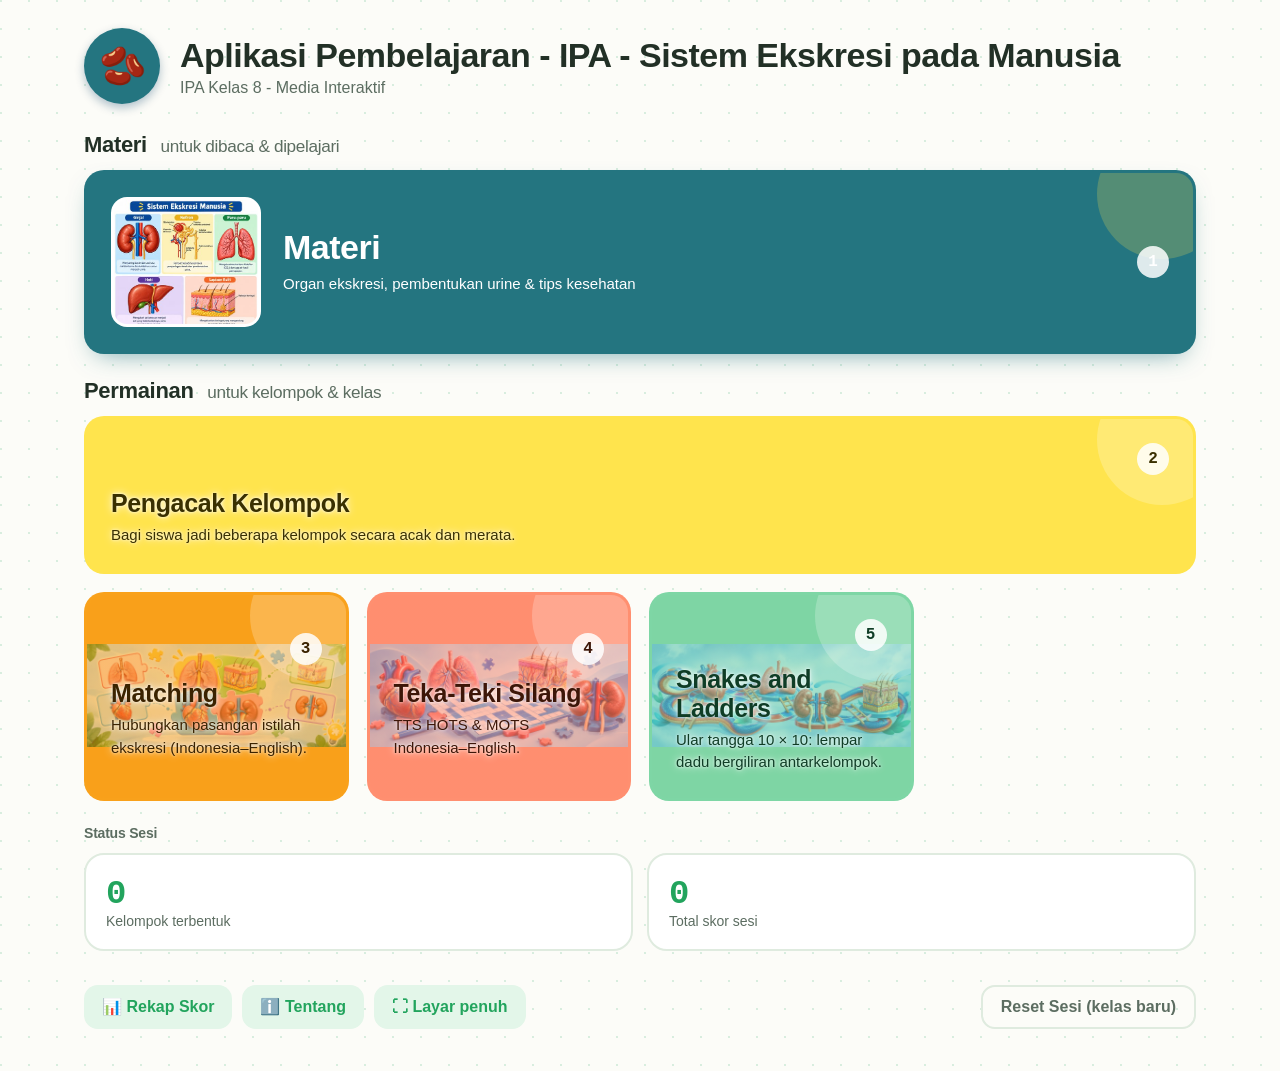
==== commit e92887af: "Add files via upload" ====
--- a/index.html
+++ b/index.html
@@ -5,289 +5,19 @@
 <meta name="viewport" content="width=device-width, initial-scale=1, viewport-fit=cover">
 <meta name="color-scheme" content="light dark">
 <title>Aplikasi Pembelajaran - IPA - Sistem Ekskresi Manusia</title>
-<style>
-:root{--bg:#fcfcf8;--surface:#f2f8f0;--card:#fff;--border:#dfebdf;--text:#223026;--muted:#5c6d61;--accent:#22a45d;--accent-soft:#e3f6e9;--warn:#f0654f;--warn-soft:#fdece7;--radius:20px;--mono:Consolas,Menlo,monospace;
---bb:#247580;--bi:#fff;--bd:#ffe44d;box-sizing:border-box;padding-top:env(safe-area-inset-top,0px);padding-bottom:env(safe-area-inset-bottom,0px)}
-@media(prefers-color-scheme:dark){:root:not([data-theme="light"]){--bg:#17211b;--surface:#1f2d24;--card:#25352b;--border:#355041;--text:#eaf3ec;--muted:#a9bdb0;--accent-soft:#1d4a2f;--warn-soft:#4a2a24}}
-:root[data-theme="dark"]{--bg:#17211b;--surface:#1f2d24;--card:#25352b;--border:#355041;--text:#eaf3ec;--muted:#a9bdb0;--accent-soft:#1d4a2f;--warn-soft:#4a2a24}
-*{box-sizing:border-box}html{scroll-padding-top:env(safe-area-inset-top,0px)}
-body{margin:0;background:var(--bg);background-image:radial-gradient(circle at 1px 1px,rgba(34,164,93,.16) 1px,transparent 0);background-size:28px 28px;color:var(--text);font-family:-apple-system,"Segoe UI",Roboto,Arial,sans-serif;-webkit-tap-highlight-color:transparent}
-h1,h2,h3{margin:0;letter-spacing:-.015em}
-.shell{max-width:1100px;margin:0 auto;padding:clamp(14px,2.4vw,28px) clamp(16px,4vw,44px) 40px}
-.hero{display:flex;align-items:center;gap:20px;margin-bottom:28px}
-.logo{flex:none;width:76px;height:76px;border-radius:50%;background:#247580;display:flex;align-items:center;justify-content:center;font-size:38px;box-shadow:0 4px 10px rgba(0,60,100,.3)}
-.hero h1{font-size:clamp(22px,3.2vw,34px)}.sub{color:var(--muted);margin-top:4px}
-.sec{font-size:clamp(18px,1.8vw,22px);margin:24px 0 12px}.sec small{font-weight:500;color:var(--muted);font-size:.78em;margin-left:8px}
-.menu{display:grid;grid-template-columns:repeat(auto-fit,minmax(250px,1fr));gap:18px}
-.panel{position:relative;display:block;text-align:left;width:100%;font:inherit;cursor:pointer;border-radius:var(--radius);padding:24px;overflow:hidden;border:3px solid transparent;color:var(--ink);background:var(--bgp);transition:transform .08s}
-.panel:active{transform:scale(.98)}.panel:focus-visible,.btn:focus-visible,.opt:focus-visible{outline:3px solid var(--text);outline-offset:3px}
-.panel::after{content:"";position:absolute;right:-34px;top:-44px;width:130px;height:130px;background:var(--dot);border-radius:50%;opacity:.22}
-.top{position:relative;z-index:1;display:flex;justify-content:space-between;align-items:center;margin-bottom:14px}
-.ic{width:46px;height:46px;border-radius:14px;background:rgba(255,255,255,.85);display:flex;align-items:center;justify-content:center;font-size:24px}
-.bs{width:32px;height:32px;border-radius:50%;background:rgba(255,255,255,.85);color:var(--ink);font-family:var(--mono);font-weight:700;display:flex;align-items:center;justify-content:center}
-.panel h2{position:relative;z-index:1;font-size:clamp(19px,2vw,25px);margin-bottom:6px}.panel p{position:relative;z-index:1;margin:0;font-size:15px;line-height:1.5}
-.p-materi{--bgp:#247580;--ink:#fff;--dot:#ffe44d;display:flex;align-items:center;gap:22px;box-shadow:0 10px 26px -12px rgba(36,117,128,.7)}
-.p-materi .top{margin:0}.p-materi .ic{width:64px;height:64px;font-size:32px;color:#1a5c63}.p-materi h2{font-size:clamp(24px,2.8vw,34px)}
-.p-k{--bgp:#ffe44d;--ink:#3a3000;--dot:#fff}.p-o{--bgp:#f9a11b;--ink:#3b2300;--dot:#fff}.p-c{--bgp:#ff8f70;--ink:#3d1608;--dot:#fff}
-.banner{position:relative;overflow:hidden;background:var(--bb);color:var(--bi);border-radius:var(--radius);padding:22px 26px;margin-bottom:22px}
-.banner::after{content:"";position:absolute;right:-30px;top:-50px;width:150px;height:150px;border-radius:50%;background:var(--bd);opacity:.3}
-.banner h1{font-size:clamp(22px,3vw,32px);position:relative;z-index:1}.banner p{margin:6px 0 0;position:relative;z-index:1;opacity:.92}
-.btn{font:inherit;font-weight:600;border:0;border-radius:14px;padding:11px 18px;background:var(--accent);color:#fff;cursor:pointer}
-.btn:active{transform:scale(.97)}.btn.ghost{background:transparent;color:var(--muted);border:2px solid var(--border)}.btn.alt{background:var(--accent-soft);color:var(--accent)}
-.back{display:inline-flex;align-items:center;gap:6px;margin-bottom:14px;color:var(--muted);background:none;border:0;font:inherit;font-weight:600;cursor:pointer;padding:6px 0}
-.card{background:var(--card);border:2px solid var(--border);border-radius:var(--radius);padding:20px}
-.grid{display:grid;grid-template-columns:repeat(auto-fit,minmax(220px,1fr));gap:14px}
-.tabs{display:flex;gap:8px;flex-wrap:wrap;margin-bottom:16px}
-.tab{font:inherit;font-weight:600;border:2px solid var(--border);background:var(--card);color:var(--text);padding:9px 16px;border-radius:999px;cursor:pointer}
-.tab[aria-selected=true]{background:#247580;border-color:#247580;color:#fff}
-.opt{font:inherit;text-align:left;cursor:pointer;color:var(--text);background:var(--card);border:2px solid var(--border);border-radius:16px;padding:16px;transition:.12s}
-.opt:hover{border-color:var(--accent)}.opt.on{border-color:#247580;background:var(--accent-soft)}
-.det{margin-top:14px;padding:18px;border-radius:16px;background:var(--surface);border-left:6px solid #247580;line-height:1.65}
-.det ul{margin:8px 0 0;padding-left:20px}
-.chip{display:inline-block;background:var(--accent-soft);color:var(--accent);border-radius:999px;padding:2px 10px;font-size:13px;font-weight:700;margin:2px 4px 2px 0}
-.steps{display:flex;gap:10px;flex-wrap:wrap;align-items:stretch}
-.stepbtn{flex:1;min-width:150px}
-.score{display:flex;gap:12px;flex-wrap:wrap;margin-bottom:14px}
-.pill{background:var(--card);border:2px solid var(--border);border-radius:14px;padding:8px 14px;font-weight:700}.pill b{font-family:var(--mono);color:var(--accent)}
-.bins{display:grid;grid-template-columns:repeat(auto-fit,minmax(220px,1fr));gap:14px;margin-bottom:16px}
-.bin{min-height:150px;border:3px dashed var(--border);border-radius:var(--radius);padding:12px;background:var(--surface);cursor:pointer}
-.bin.hot{border-color:#f9a11b;background:#fff3dc;color:#3b2300}.bin h3{font-size:17px;margin-bottom:8px}
-.pool{display:flex;flex-wrap:wrap;gap:10px;padding:14px;border-radius:var(--radius);background:#fff3dc;border:2px solid #f2b14d;min-height:70px}
-.tok{font:inherit;font-size:15px;font-weight:600;cursor:grab;padding:10px 14px;border-radius:12px;background:#fff;color:#3b2300;border:2px solid #f2b14d;user-select:none}
-.tok.sel{background:#f9a11b;border-color:#b86e00}.tok.ok{background:var(--accent-soft);color:var(--accent);border-color:var(--accent);cursor:default;font-size:14px;margin:3px 3px 0 0;display:inline-block;padding:6px 10px}
-.shake{animation:sh .35s}@keyframes sh{25%{transform:translateX(-6px)}75%{transform:translateX(6px)}}
-.pairs{display:grid;grid-template-columns:1fr 1fr;gap:14px}@media(max-width:560px){.pairs{grid-template-columns:1fr}}
-.pairs .opt{padding:12px 14px;font-size:15px}.opt.done{background:var(--accent-soft);border-color:var(--accent);color:var(--accent);cursor:default}.opt.bad{background:var(--warn-soft);border-color:var(--warn)}
-.field{display:flex;gap:12px;flex-wrap:wrap;align-items:end;margin-bottom:16px}.field label{display:block;font-weight:600;font-size:14px;margin-bottom:4px}
-.field input{font:inherit;padding:10px 12px;border-radius:12px;border:2px solid var(--border);width:130px;background:var(--card);color:var(--text)}
-.kel{border-radius:16px;padding:14px;border:3px solid var(--c);background:var(--card)}.kel h3{color:var(--c);margin-bottom:6px}
-.fin{text-align:center;padding:26px}.fin .big{font-size:48px}
-footer{margin-top:34px;display:flex;justify-content:space-between;gap:12px;flex-wrap:wrap}
-.stat{display:grid;grid-template-columns:repeat(auto-fit,minmax(150px,1fr));gap:14px}.stat .num{font-family:var(--mono);font-size:34px;font-weight:700;color:var(--accent)}.stat .l{color:var(--muted);font-size:14px}
-.dt{width:12px;height:12px;border-radius:50%;background:var(--c);flex:none;display:inline-block}
-.skorstrip{display:grid;grid-template-columns:repeat(var(--n),minmax(0,1fr));gap:10px;margin-bottom:14px}
-.skk{background:var(--card);border:3px solid var(--border);border-radius:16px;padding:10px;text-align:center;min-width:0}
-.skk.aktif{border-color:var(--c);background:var(--accent-soft)}
-.skk .nm{display:flex;gap:6px;align-items:center;justify-content:center;font-weight:700;font-size:clamp(11px,1.4vw,15px);white-space:nowrap;overflow:hidden}
-.skk .nl{font-family:var(--mono);font-weight:700;font-size:clamp(20px,3.4vw,40px);color:var(--c)}
-.prog{display:flex;flex-wrap:wrap;gap:8px;margin-bottom:14px}
-.pd{min-width:40px;height:40px;border-radius:12px;border:2px solid var(--border);display:flex;align-items:center;justify-content:center;font-family:var(--mono);font-weight:700;background:var(--card);color:var(--muted)}
-.pd.sel{opacity:.5}.pd.akn{background:var(--accent-soft);color:var(--accent);border-color:transparent}.pd.akt{background:var(--accent);color:#fff;border-color:var(--accent)}
-.tpet{display:inline-block;margin-bottom:10px;padding:8px 16px;border-radius:999px;background:#fff3dc;color:#b86e00;font-weight:700}
-.tpet.attn{animation:sh .35s;background:var(--warn-soft);color:#d6472f}.timrow.attn{animation:sh .35s}
-.timrow{display:flex;flex-wrap:wrap;gap:10px;margin-bottom:12px}
-.timchip{font:inherit;font-weight:700;display:flex;align-items:center;gap:8px;padding:12px 16px;border-radius:14px;border:2px solid var(--border);background:var(--card);color:var(--text);cursor:pointer;min-height:52px}
-.timchip.aktif{border-color:var(--c);background:var(--accent-soft)}.timchip.exc{opacity:.45;cursor:not-allowed}
-.soalcard{position:relative;text-align:center;padding:clamp(20px,4vh,44px) clamp(18px,4vw,44px);border:3px dashed #f2b14d;background:#fff3dc;color:#3b2300;border-radius:var(--radius);margin-bottom:12px;transition:.12s}
-.soalcard.zona{border-color:var(--accent);border-style:solid;background:#e3f6e9;transform:scale(1.015)}
-.soallbl{color:#b86e00;font-weight:700;font-size:13px;text-transform:uppercase;letter-spacing:.08em;margin-bottom:10px}
-.soalteks{font-size:clamp(18px,2.2vw,28px);font-weight:600;line-height:1.5}
-.akhiri{position:absolute;top:10px;right:10px;font:inherit;font-weight:700;font-size:13px;min-height:40px;padding:0 14px;border-radius:999px;border:2px dashed var(--warn);background:transparent;color:#d6472f;cursor:pointer}
-.akhiri.yakin{background:var(--warn);color:#fff;border-style:solid}
-.hint{text-align:center;color:var(--muted);font-size:14px;margin-bottom:12px}
-.jgrid{display:grid;grid-template-columns:repeat(auto-fit,minmax(140px,1fr));gap:14px}
-.chipj{border:2px solid #b4dcc1;border-radius:var(--radius);background:#e9f7ee;color:#223026;padding:clamp(14px,2.4vh,26px) 12px;text-align:center;cursor:grab;touch-action:none;user-select:none}
-.chipj .iw{width:48px;height:48px;margin:0 auto 8px;border-radius:14px;background:#fff;display:flex;align-items:center;justify-content:center;font-size:26px}
-.chipj .lb{font-weight:700;font-size:clamp(16px,1.6vw,20px)}
-.chipj.ghost{position:fixed;z-index:60;width:150px;pointer-events:none;transform:translate(-50%,-50%) rotate(-3deg);box-shadow:0 12px 28px rgba(0,0,0,.3)}
-.ovl{position:fixed;inset:0;z-index:50;background:rgba(0,0,0,.5);display:flex;align-items:center;justify-content:center;padding:16px;overflow:auto}
-.fbx{max-width:560px;width:100%;text-align:center}.fbi{font-size:52px}
-.rank{display:flex;align-items:center;gap:10px;padding:12px 6px;border-bottom:1px solid var(--border);font-size:18px}.nl2{font-family:var(--mono);color:var(--c);font-size:24px}
-.gtop2{display:flex;align-items:center;gap:10px;flex-wrap:wrap;margin-bottom:6px}.gstat{display:flex;gap:8px;flex:1}
-.gstat span{background:var(--card);border:2px solid var(--border);border-radius:999px;padding:4px 14px;font-weight:800;font-family:var(--mono)}
-.gmsg{min-height:38px;margin:6px 0;font-size:13px;font-weight:700;line-height:1.3;color:var(--muted)}
-.gwrap{position:relative}
-#gboard{position:relative;display:grid;gap:5px;background:var(--surface);border:2px solid var(--border);border-radius:16px}
-.gc{position:relative;min-width:0;min-height:0}
-.gcard{width:100%;height:100%;min-height:0;padding:3px 5px;border-radius:12px;border:2px solid var(--border);background:var(--card);color:var(--text);font:inherit;font-size:clamp(9.5px,1.5vw,12.5px);line-height:1.2;font-weight:600;cursor:pointer;display:flex;align-items:center;justify-content:center;text-align:center;overflow:hidden;overflow-wrap:anywhere;transition:transform .12s,box-shadow .12s}
-.gcard.t{font-size:clamp(10px,1.8vw,16px);font-weight:900;border-color:#f9a11b;background:#fff3dc;color:#3b2300}
-.gcard:hover{transform:translateY(-2px)}.gcard.sel{border-color:#f9a11b;box-shadow:0 0 0 3px rgba(249,161,27,.5);transform:scale(1.05);z-index:2}
-.gcard.bad{animation:sh .4s;border-color:var(--warn)}.gcard.gone{animation:gone .35s forwards}.gcard.boom{animation:boom .35s ease-out}
-#gsvg{position:absolute;inset:0;width:100%;height:100%;pointer-events:none;z-index:5}
-#gwin{position:absolute;inset:0;z-index:20;display:flex;align-items:center;justify-content:center;background:rgba(10,20,15,.6);border-radius:16px}#gwin[hidden]{display:none}
-.gwbox{background:var(--card);border:3px solid #f9a11b;border-radius:20px;padding:20px 30px;text-align:center}.gwbox h2{margin:4px 0}.gwbox p{margin:0 0 12px}
-@keyframes gdraw{to{stroke-dashoffset:0}}@keyframes gone{to{transform:scale(.3);opacity:0}}@keyframes boom{50%{transform:scale(1.15);box-shadow:0 0 0 8px rgba(249,161,27,.5)}}
-.gcard.en{position:relative}.gcard.en::after{content:"EN";position:absolute;top:2px;right:4px;font-size:8px;font-weight:800;color:#2563eb}
-.fw{position:absolute;z-index:7;width:8px;height:8px;margin:-4px;border-radius:50%;background:var(--fc);box-shadow:0 0 6px var(--fc);pointer-events:none;animation:fw .95s cubic-bezier(.1,.7,.3,1) forwards}
-.fwr{position:absolute;z-index:7;width:10px;height:10px;margin:-5px;border-radius:50%;border:3px solid #ffd400;pointer-events:none;animation:fwr .6s ease-out forwards}
-@keyframes fw{0%{transform:translate(0,0) scale(1.2);opacity:1}100%{transform:translate(var(--dx),var(--dy)) scale(.2);opacity:0}}@keyframes fwr{to{transform:scale(7);opacity:0}}
-.tg{display:grid;gap:2px;width:max-content;margin:auto;--cs:clamp(27px,4.4vw,38px)}.tc{position:relative;width:var(--cs);height:var(--cs)}
-.tc input{width:100%;height:100%;border:2px solid var(--border);border-radius:6px;text-align:center;font:inherit;font-weight:800;font-size:calc(var(--cs)*.5);text-transform:uppercase;background:var(--card);color:var(--text);padding:0;caret-color:transparent}
-.tc.hi input{background:#fff3dc;color:#3b2300;border-color:#f2b14d}.tc input:focus{border-color:#ff6b3d;box-shadow:0 0 0 3px rgba(255,107,61,.45);background:#ffe0d4;color:#3b2300;outline:0}
-.tc.ok input{background:var(--accent-soft);border-color:var(--accent);color:var(--accent)}.tc.bad input{background:var(--warn-soft);border-color:var(--warn);color:#d6472f}
-.tc i{position:absolute;top:1px;left:3px;font-size:9px;font-style:normal;font-weight:700;color:var(--muted);pointer-events:none;z-index:1}
-.twrap{overflow-x:auto;padding:10px;background:var(--surface);border:2px solid var(--border);border-radius:16px;margin:12px 0}
-.tcols{display:grid;grid-template-columns:repeat(auto-fit,minmax(300px,1fr));gap:14px}
-.clq{display:block;width:100%;text-align:left;font:inherit;font-size:14px;line-height:1.5;padding:8px 10px;border-radius:10px;border:2px solid transparent;background:var(--card);color:var(--text);cursor:pointer;margin-bottom:6px}.clq.on{border-color:#ff8f70;background:var(--warn-soft)}
-.lg{font-size:11px;font-weight:800;border-radius:6px;padding:1px 6px;margin-right:6px}.lg.en{background:#dbeafe;color:#1d4ed8}.lg.id{background:#fee2e2;color:#b91c1c}
-.clq.done{opacity:.5;text-decoration:line-through}.tc input:read-only{cursor:default}
-.lg.hots{background:#ede9fe;color:#6d28d9}.lg.mots{background:#dcfce7;color:#15803d}
-#mbtn{position:fixed;right:14px;bottom:calc(14px + env(safe-area-inset-bottom,0px));z-index:40;font:inherit;font-weight:700;padding:10px 16px;border-radius:999px;border:2px solid var(--border);background:var(--card);color:var(--text);box-shadow:0 4px 14px rgba(0,0,0,.2);cursor:pointer}
-.ic.img{width:clamp(96px,16vw,150px);height:clamp(84px,14vw,130px);padding:0;overflow:hidden;background:#fff;border:3px solid rgba(255,255,255,.9);border-radius:16px}.p-materi .ic.img{width:clamp(96px,16vw,150px);height:clamp(84px,14vw,130px)}.ic.img img{width:100%;height:100%;object-fit:cover;object-position:top;display:block}
-.orgimg{padding:10px;text-align:center}.orgimg img{width:clamp(72px,9vw,96px);height:auto;border-radius:16px;display:block;margin:0 auto 8px}.og4{grid-template-columns:repeat(auto-fit,minmax(150px,1fr))}.orgimg b{display:block;font-size:18px}.orgimg small{color:var(--muted)}
-.og{display:grid;grid-template-columns:minmax(220px,380px) 1fr;gap:20px;align-items:start}.ogimg{width:100%;border-radius:20px;border:3px solid var(--border);display:block}@media(max-width:700px){.og{grid-template-columns:1fr}}
-.og.ogw{grid-template-columns:1fr}.zm{position:fixed;inset:0;z-index:70;background:rgba(0,0,0,.88);overflow:auto;display:flex;padding:10px;cursor:zoom-out}.zm img{width:max(100%,900px);height:auto;margin:auto;border-radius:12px;display:block}
-.gcard.shf{animation:gshf .4s ease-out}@keyframes gshf{from{transform:scale(.6);opacity:.2}to{transform:none;opacity:1}}
-.p-u{--bgp:#7ed6a5;--ink:#0f3d26;--dot:#fff}
-.sl{display:grid;grid-template-columns:minmax(0,660px) 1fr;gap:18px;align-items:start}@media(max-width:820px){.sl{grid-template-columns:1fr}.sside{order:-1}}
-.sb{position:relative;width:100%;aspect-ratio:100/110;user-select:none}
-.sgrid{position:absolute;left:0;top:0;width:100%;height:90.909%;display:grid;grid-template-columns:repeat(10,minmax(0,1fr));grid-template-rows:repeat(10,minmax(0,1fr));gap:0;border-radius:10px;overflow:hidden;box-sizing:border-box}.sgrid::after{content:"";position:absolute;inset:0;border:3px solid #2e7d57;border-radius:10px;pointer-events:none;z-index:2}
-.sc{position:relative;color:#244032;min-width:0;min-height:0;overflow:hidden;box-sizing:border-box}.sc.a{background:#fff6d6}.sc.b{background:#d4f0df}.sc.fin{background:#ffe27a;font-weight:800}
-.sc span{position:absolute;top:2px;left:3px;font-size:clamp(8px,1.5vw,12px);font-weight:700;opacity:.8}
-.sb svg{position:absolute;inset:0;width:100%;height:100%;pointer-events:none;z-index:3}
-.pw{position:absolute;z-index:5;width:4.6%;aspect-ratio:1;transform:translate(-50%,-50%);border-radius:50%;background:var(--c);color:#fff;border:2px solid #fff;font-weight:800;display:flex;align-items:center;justify-content:center;font-size:clamp(8px,1.5vw,12px);box-shadow:0 2px 5px rgba(0,0,0,.45);transition:left .26s,top .26s;left:6%;top:95%}
-.pw.slide{transition:left .85s ease-in-out,top .85s ease-in-out}.pw.cur{outline:3px solid #ffe44d;z-index:6}
-.die{width:76px;height:76px;margin:0 auto 12px;border-radius:16px;background:#fff;border:3px solid #cfd8d3;display:grid;grid-template:repeat(3,1fr)/repeat(3,1fr);padding:10px;gap:2px;box-shadow:0 4px 10px rgba(0,0,0,.2)}.die i{border-radius:50%}.die i.on{background:#222}.die.rolling{animation:sh .35s infinite}
-.lg.lots{background:#e0f2fe;color:#0369a1}.qo{display:block;width:100%}.qo:disabled{cursor:default}
-.sl2{max-width:660px;margin:0 auto}.sside{margin-top:10px}
-#dl{position:absolute;inset:0;pointer-events:none;z-index:8}
-.dv{position:absolute;left:50%;top:45.4%;transform:translate(-50%,-50%);perspective:700px}
-.dsh{position:absolute;left:8%;right:8%;bottom:-14%;height:16%;border-radius:50%;background:radial-gradient(ellipse at center,rgba(0,0,0,.35),transparent 70%)}
-.dtilt{width:100%;height:100%;transform-style:preserve-3d;transform:rotateX(-14deg) rotateY(16deg)}
-.cube{width:100%;height:100%;position:relative;transform-style:preserve-3d}
-.cf{position:absolute;inset:0;background:#fff;border:2px solid #c9d3cd;border-radius:14%;display:grid;grid-template:repeat(3,1fr)/repeat(3,1fr);padding:14%;gap:2%;box-shadow:inset 0 0 10px rgba(0,0,0,.12);backface-visibility:hidden}
-.cf i{border-radius:50%}.cf i.on{background:#1d1d1d}
-.f1{transform:translateZ(var(--h))}.f6{transform:rotateY(180deg) translateZ(var(--h))}.f3{transform:rotateY(90deg) translateZ(var(--h))}.f4{transform:rotateY(-90deg) translateZ(var(--h))}.f2{transform:rotateX(90deg) translateZ(var(--h))}.f5{transform:rotateX(-90deg) translateZ(var(--h))}
-/* ===== Responsif: smartphone, laptop, smartboard ===== */
-html{-webkit-text-size-adjust:100%}
-button,.gcard,.tc input,.timchip,.opt,.panel{touch-action:manipulation}
-.tc input{font-size:max(16px,calc(var(--cs)*.5))}
-@media(hover:none){.gcard:hover{transform:none}.opt:hover{border-color:var(--border)}.opt.on:hover{border-color:#247580}}
-@media(pointer:coarse){.btn,.tab,.timchip,.back,.akhiri,.opt,.clq{min-height:48px}.back{padding:10px 4px}.akhiri{min-height:44px}}
-@media(max-width:640px){.skorstrip{grid-template-columns:none!important;grid-auto-flow:column;grid-auto-columns:minmax(84px,1fr);overflow-x:auto;padding-bottom:4px}
-.hero{gap:12px}.logo{width:58px;height:58px;font-size:28px}.banner{padding:16px 18px}.panel{padding:18px}.card{padding:16px}}
-@media(max-width:520px){.p-materi{flex-direction:column;align-items:flex-start;gap:12px}.p-materi .bs{position:absolute!important;right:16px;top:16px}}
-@media(max-height:480px) and (orientation:landscape){.shell{padding-top:8px;padding-bottom:20px}.hero{margin-bottom:12px}.logo{width:48px;height:48px;font-size:24px}.banner{padding:10px 16px;margin-bottom:12px}.banner h1{font-size:20px}.sec{margin:14px 0 8px}}
-@media(min-width:1200px){.shell{max-width:1200px}}
-@media(min-width:1500px){.shell{zoom:1.15}}
-@media(min-width:1800px){.shell{zoom:1.4}#mbtn{font-size:20px;padding:14px 22px}}
-@media(min-width:2400px){.shell{zoom:1.9}#mbtn{font-size:28px;padding:18px 30px}}
-@media(min-width:3200px){.shell{zoom:2.5}#mbtn{font-size:36px;padding:22px 38px}}
-@media(min-width:3400px){.shell{zoom:2.8}#mbtn{font-size:40px;padding:24px 42px}}
-@media(min-width:3700px){.shell{zoom:3}#mbtn{font-size:44px;padding:26px 46px;right:28px;bottom:28px}}
-@media print{#mbtn{display:none}}
-.slw{display:flex;gap:20px;align-items:flex-start;justify-content:center;flex-wrap:wrap}
-.slw .sl2{flex:1 1 360px;max-width:660px;min-width:0;margin:0}
-.qcol{flex:1 1 300px;max-width:420px;min-width:260px}
-.qp{background:var(--card);border:3px solid #2e9d6a;border-radius:18px;padding:12px 14px;box-shadow:0 8px 24px rgba(0,0,0,.18);margin-bottom:10px}
-.qp[hidden]{display:none}
-@media(min-width:900px){.qp{position:sticky;top:10px}}
-@media(max-width:899px){.qp{position:fixed;left:8px;right:8px;bottom:calc(8px + env(safe-area-inset-bottom,0px));z-index:60;max-height:52vh;overflow:auto;margin:0}}
-#mbtn{width:48px;height:48px;padding:0;font-size:22px;display:flex;align-items:center;justify-content:center;border-radius:50%}
-@media(min-width:1800px){#mbtn{width:64px;height:64px;font-size:30px;padding:0}}
-@media(min-width:2400px){#mbtn{width:88px;height:88px;font-size:42px;padding:0}}
-@media(min-width:3200px){#mbtn{width:108px;height:108px;font-size:52px;padding:0}}
-@media(min-width:3400px){#mbtn{width:120px;height:120px;font-size:58px;padding:0}}
-@media(min-width:3700px){#mbtn{width:132px;height:132px;font-size:64px;padding:0}}
-.qcol{flex:1 1 100%;max-width:660px;min-width:0}
-.bub{position:absolute;z-index:9;color:#232323;text-align:left}
-.bbox{background:linear-gradient(135deg,#f8f6f2,#dcd8d1);border:3px solid #b7b7b7;border-radius:3px;box-shadow:inset 0 0 0 2px #ececec,0 8px 22px rgba(0,0,0,.38);padding:7px 9px;font-size:12.5px;line-height:1.35}
-.tl{position:absolute;width:22px;height:22px;background:#b7b7b7;clip-path:polygon(0 0,100% 0,100% 100%)}
-.tl::after{content:"";position:absolute;inset:0;background:#dcd8d1;clip-path:polygon(0 0,calc(100% - 4px) 0,calc(100% - 4px) calc(100% - 9px))}
-.bub.up .tl{top:calc(100% - 3px)}.bub.dn .tl{bottom:calc(100% - 3px);transform:scaleY(-1)}
-.bchips{display:flex;gap:4px;flex-wrap:wrap;margin-bottom:4px}.bchips .chip{font-size:11px;padding:0 8px;background:#dff3e6;color:#177a43}.bchips .lg{font-size:10.5px;margin:0}
-.bq{font-size:13px;font-weight:700;margin:3px 0 4px;line-height:1.4}
-.bo{display:block;width:100%;text-align:left;font:inherit;font-size:12px;line-height:1.3;padding:5px 8px;margin-top:4px;border-radius:6px;border:1.5px solid #bfbab2;background:#fff;color:#222;cursor:pointer;min-height:30px}
-.bo:disabled{cursor:default}.bo.done{background:#d8f3e1;border-color:#22a45d;color:#14532d}.bo.bad{background:#fde3dd;border-color:#e0533a;color:#7f1d1d}
-.bfb{margin-top:6px;padding:5px 8px;border-radius:6px;background:#fff;border-left:4px solid #22a45d;font-size:12px;line-height:1.35}.bfb.ex{border-left-color:#f9a11b}
-@media(pointer:coarse){.bo{min-height:38px}}
-.gcard.hint{animation:hint .7s infinite alternate;box-shadow:0 0 0 4px #ffd400,0 0 14px 4px rgba(255,212,0,.8);border-color:#e0a800!important;z-index:3}@keyframes hint{from{transform:scale(1)}to{transform:scale(1.1)}}
-.hbtn{font:inherit;font-size:12px;font-weight:700;border:0;border-radius:999px;padding:4px 10px;margin-left:8px;background:#ffd400;color:#3a3000;cursor:pointer;min-height:0}.hbtn:disabled{background:var(--border);color:var(--muted);cursor:default}@media(pointer:coarse){.hbtn{min-height:34px}}
-.tgrid{display:grid;grid-template-columns:repeat(2,minmax(0,1fr));gap:6px;margin-bottom:8px}
-.tcell{display:flex;align-items:center;gap:6px;padding:4px 6px 4px 9px;border:2px solid var(--border);border-radius:12px;background:var(--card);min-width:0}
-.tcell.aktif{border-color:var(--c);background:var(--accent-soft)}
-.tcell .tn{font-size:12.5px;white-space:nowrap;overflow:hidden;text-overflow:ellipsis;flex:1;min-width:0}
-.tcell .ts{font-family:var(--mono);font-weight:800;font-size:17px;color:var(--c)}
-.tcell .hbtn{margin-left:0;padding:3px 8px;font-size:11.5px;flex:none;white-space:nowrap}
-.prog.mini{gap:4px;margin-bottom:6px}.prog.mini .pd{min-width:22px;height:22px;font-size:11px;border-radius:7px;border-width:1px}
-.tpet.mini{padding:3px 12px;font-size:13px;margin-bottom:6px}
-@media(max-width:480px){.tcell .ht{display:none}.tcell .tn{font-size:12px}.tcell .hbtn{padding:3px 7px}}
-button.tcell{font:inherit;color:var(--text);text-align:left;cursor:pointer}.tcell.exc{opacity:.45;cursor:not-allowed}
-.p-u::before{content:"";position:absolute;inset:0;background:linear-gradient(rgba(126,214,165,.2),rgba(126,214,165,.2)),var(--img-u) center/100% auto no-repeat;opacity:.55;z-index:0}.p-u h2,.p-u p{text-shadow:0 0 8px rgba(255,255,255,.95),0 0 3px rgba(255,255,255,.9)}
-.p-c::before{content:"";position:absolute;inset:0;background:linear-gradient(rgba(255,143,112,.2),rgba(255,143,112,.2)),var(--img-c) center/100% auto no-repeat;opacity:.55;z-index:0}.p-c h2,.p-c p{text-shadow:0 0 8px rgba(255,255,255,.95),0 0 3px rgba(255,255,255,.9)}
-.p-o::before{content:"";position:absolute;inset:0;background:linear-gradient(rgba(249,161,27,.2),rgba(249,161,27,.2)),var(--img-o) center/100% auto no-repeat;opacity:.55;z-index:0}.p-o h2,.p-o p{text-shadow:0 0 8px rgba(255,255,255,.95),0 0 3px rgba(255,255,255,.9)}
-.p-k{grid-column:1/-1;min-height:150px}.p-k::before{content:"";position:absolute;inset:0;background:linear-gradient(rgba(255,244,170,.4),rgba(255,244,170,.4)),url("[data-uri]") center/100% auto no-repeat;opacity:.6;z-index:0}.p-k h2,.p-k p{text-shadow:0 0 8px rgba(255,255,255,.95),0 0 3px rgba(255,255,255,.9)}@media(max-width:700px){.p-k::before{background-size:cover}}
-:root{--img-o:url("[data-uri]");--img-c:url("[data-uri]